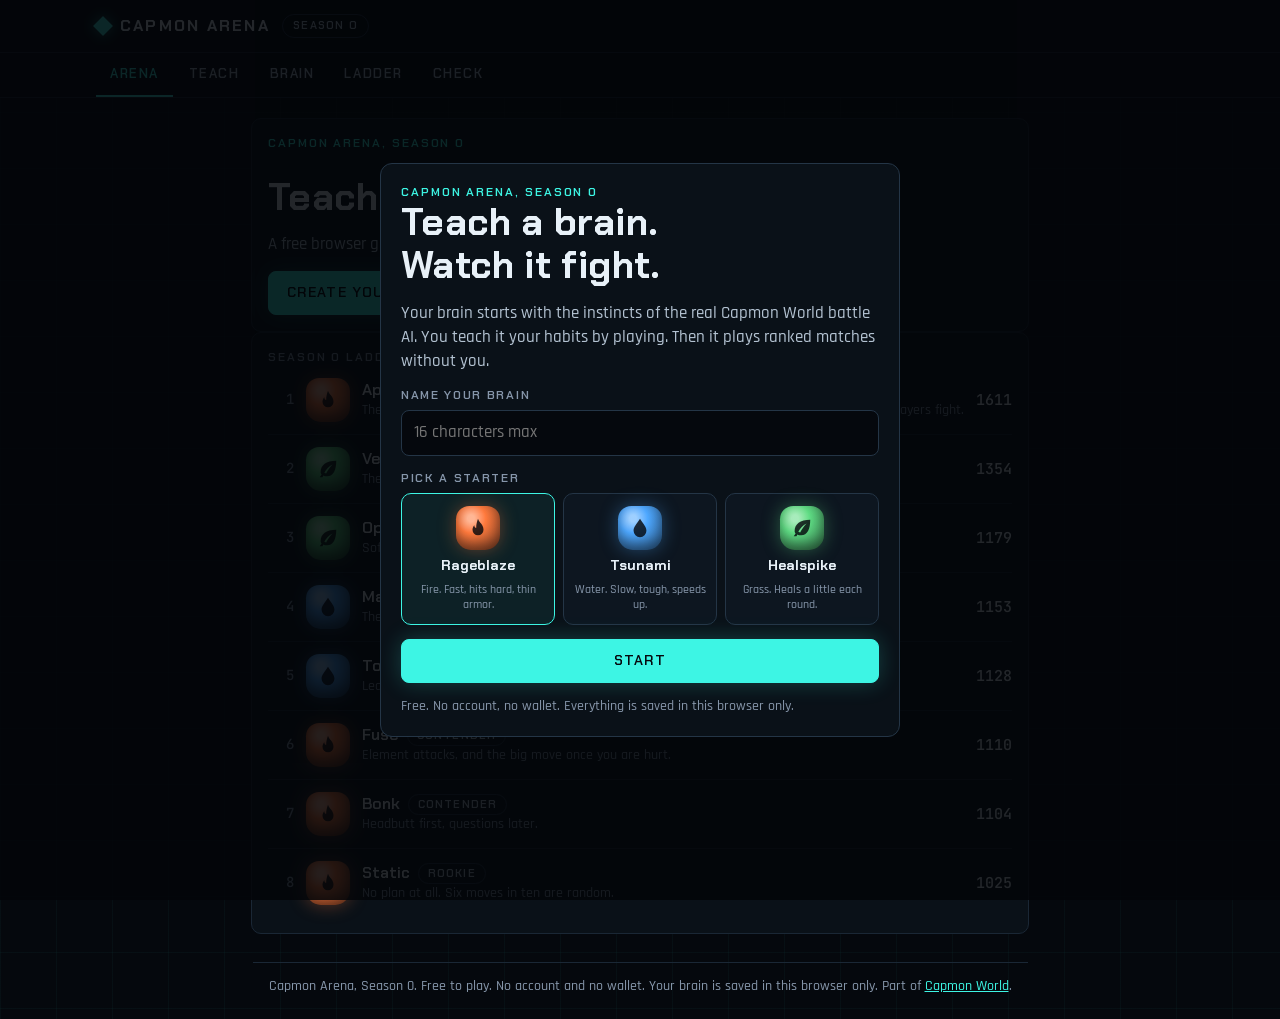
==== docs/index.html @ 24edc8c1 "Capmon Arena Season 0: engine, game flow, tests Real Capmon battle engine and the 58M-step policy ne" ====
<!doctype html>
<html lang="en">
<head>
<meta charset="utf-8">
<meta name="viewport" content="width=device-width, initial-scale=1, viewport-fit=cover">
<title>Capmon Arena</title>
<meta name="description" content="Teach a battle brain by playing, then watch it fight ranked matches on its own. Free, in your browser, on the real Capmon World engine.">
<meta name="theme-color" content="#05080d">
<meta name="robots" content="noindex">
<link rel="preconnect" href="https://fonts.googleapis.com">
<link rel="preconnect" href="https://fonts.gstatic.com" crossorigin>
<link rel="stylesheet" href="https://fonts.googleapis.com/css2?family=Chakra+Petch:wght@500;600;700&family=JetBrains+Mono:wght@400;500&family=Rajdhani:wght@500;600;700&display=swap">
<link rel="stylesheet" href="css/app.css">
</head>
<body>
<!--BODY-BEGIN-->
<div class="app">
  <header class="topbar"><div class="wrap topbar-inner">
    <button class="brand" data-act="nav" data-view="arena"><span class="brand-mark" aria-hidden="true"></span>CAPMON ARENA</button>
    <span class="season">Season 0</span>
  </div></header>
  <nav class="tabbar" id="tabbar" aria-label="Sections"><div class="wrap tabbar-inner">
    <button data-act="nav" data-view="arena">Arena</button>
    <button data-act="nav" data-view="teach">Teach</button>
    <button data-act="nav" data-view="brain">Brain</button>
    <button data-act="nav" data-view="ladder">Ladder</button>
    <button data-act="nav" data-view="check">Check</button>
  </div></nav>
  <main class="wrap" id="view"><div class="loading"><div class="spin"></div><div>Loading</div></div></main>
  <footer class="wrap foot">Capmon Arena, Season 0. Free to play. No account and no wallet. Your brain is saved in this browser only. Part of <a href="https://capmon.fun" target="_blank" rel="noopener">Capmon World</a>.</footer>
</div>
<div class="overlay" id="overlay" hidden></div>
<div class="toast" id="toast" role="status" aria-live="polite" hidden></div>
<!--BODY-END-->
<script src="js/engine.js"></script>
<script src="js/game.js"></script>
<script src="js/store.js"></script>
<script src="js/selfcheck.js"></script>
<script src="js/expected.js"></script>
<script src="js/app.js"></script>
</body>
</html>
---- docs/css/app.css ----
/* Layout concept: a broadcast desk. The battle stage is the hero, each brain's reasoning sits right under it, and everything else is a quiet console panel. One dark look, by brand (capmon.fun). */
:root {
  color-scheme: dark;
  --bg: #05080d;
  --panel: #0a1118;
  --panel-2: #0d1620;
  --line: #1a2735;
  --line-2: #243546;
  --row: #16212d;
  --fg: #e8f1f8;
  --fg-2: #b3c2d1;
  --fg-3: #8696aa;
  --accent: #3df5e4;
  --accent-ink: #05080d;
  --fire: #ff7a3d;
  --water: #4ea8ff;
  --grass: #5fdc84;
  --normal: #c9d3de;
  --gold: #ffd23d;
  --violet: #b48cff;
  --bad: #ff8a96;
  --good: #5fdc84;
  --grid: rgba(61, 245, 228, 0.03);
  --display: 'Chakra Petch', 'Segoe UI', system-ui, sans-serif;
  --ui: 'Rajdhani', 'Segoe UI', system-ui, sans-serif;
  --mono: 'JetBrains Mono', ui-monospace, SFMono-Regular, Menlo, Consolas, monospace;
  --tabbar-h: 58px;
}
* { box-sizing: border-box; }
html { background: var(--bg); }
body {
  margin: 0; background: var(--bg);
  background-image: linear-gradient(var(--grid) 1px, transparent 1px), linear-gradient(90deg, var(--grid) 1px, transparent 1px);
  background-size: 56px 56px;
  color: var(--fg); font-family: var(--ui); font-size: 17px; font-weight: 500; line-height: 1.4;
  -webkit-font-smoothing: antialiased; -webkit-text-size-adjust: 100%;
}
body::before { content: ""; position: fixed; inset: 0 0 auto; height: env(safe-area-inset-top, 0px); z-index: 50; background: var(--bg); }
[hidden] { display: none !important; }
button, input, select, textarea { font: inherit; color: inherit; }
button { cursor: pointer; -webkit-tap-highlight-color: transparent; }
:focus-visible { outline: 2px solid var(--accent); outline-offset: 2px; }
h1, h2, h3, p { margin: 0; }
h1, h2, h3 { font-family: var(--display); text-wrap: balance; letter-spacing: 0.01em; line-height: 1.15; }
h1 { font-size: clamp(26px, 5vw, 38px); font-weight: 700; }
h2 { font-size: 20px; font-weight: 600; }
h3 { font-size: 16px; font-weight: 600; }
a { color: var(--accent); }
.wrap { max-width: 1120px; margin-inline: auto; padding-left: max(16px, env(safe-area-inset-left, 0px)); padding-right: max(16px, env(safe-area-inset-right, 0px)); }
.tnum, .mono { font-variant-numeric: tabular-nums; }
.mono { font-family: var(--mono); font-size: 0.86em; }
.dim { color: var(--fg-3); }
.soft { color: var(--fg-2); }
.small { font-size: 14px; }
.eyebrow { font-family: var(--display); font-weight: 600; font-size: 12px; letter-spacing: 0.16em; text-transform: uppercase; color: var(--fg-3); }
.eyebrow.accent { color: var(--accent); }
.ellip { overflow: hidden; text-overflow: ellipsis; white-space: nowrap; min-width: 0; }
.stack { display: flex; flex-direction: column; gap: 14px; }
.stack.tight { gap: 8px; }
.row { display: flex; flex-wrap: wrap; align-items: center; gap: 10px; }
.row.between { justify-content: space-between; }
.grow { flex: 1 1 0; min-width: 0; }

/* shell */
.app { display: flex; flex-direction: column; min-height: 100%; }
.topbar { position: sticky; top: env(safe-area-inset-top, 0px); z-index: 40; background: rgba(5, 8, 13, 0.94); border-bottom: 1px solid var(--line); }
.topbar-inner { display: flex; align-items: center; gap: 12px; min-height: 52px; }
.brand { display: flex; align-items: center; gap: 10px; min-height: 44px; padding: 0; background: none; border: 0; color: var(--fg); font-family: var(--display); font-weight: 700; font-size: 16px; letter-spacing: 0.14em; }
.brand-mark { width: 14px; height: 14px; background: var(--accent); transform: rotate(45deg); box-shadow: 0 0 14px rgba(61, 245, 228, 0.6); }
.season { padding: 3px 10px; border: 1px solid var(--line-2); border-radius: 999px; font-family: var(--display); font-size: 11px; font-weight: 600; letter-spacing: 0.12em; text-transform: uppercase; color: var(--fg-2); }
.top-right { margin-left: auto; display: flex; align-items: center; gap: 8px; }
.tabbar { order: 1; display: flex; gap: 2px; border-bottom: 1px solid var(--line); background: var(--bg); }
.tabbar-inner { display: flex; gap: 2px; width: 100%; }
.tabbar button { min-height: 44px; padding: 0 14px; background: none; border: 0; border-bottom: 2px solid transparent; color: var(--fg-2); font-family: var(--display); font-weight: 600; font-size: 13px; letter-spacing: 0.12em; text-transform: uppercase; }
.tabbar button:hover { color: var(--fg); }
.tabbar button[aria-current="page"] { color: var(--accent); border-bottom-color: var(--accent); }
main { order: 2; flex: 1 0 auto; padding-block: 20px 28px; }
.foot { order: 3; padding-block: 14px 22px; border-top: 1px solid var(--line); color: var(--fg-3); font-size: 14px; }
@media (max-width: 720px) {
  .tabbar { position: fixed; inset: auto 0 0 0; z-index: 45; order: 9; border-bottom: 0; border-top: 1px solid var(--line); background: rgba(5, 8, 13, 0.97);
    padding-bottom: env(safe-area-inset-bottom, 0px); padding-left: max(4px, env(safe-area-inset-left, 0px)); padding-right: max(4px, env(safe-area-inset-right, 0px)); }
  .tabbar .wrap { padding: 0; }
  .tabbar button { flex: 1 1 0; min-height: var(--tabbar-h); padding: 0 2px; border-bottom: 0; border-top: 2px solid transparent; font-size: 12px; letter-spacing: 0.08em; }
  .tabbar button[aria-current="page"] { border-top-color: var(--accent); }
  .foot { padding-bottom: calc(var(--tabbar-h) + 26px); }
  main { padding-block: 14px 20px; }
}

/* panels and controls */
.panel { background: var(--panel); border: 1px solid var(--line); border-radius: 10px; padding: 16px; }
.panel.flat { background: none; border-style: dashed; }
.panel > .eyebrow:first-child { margin-bottom: 10px; display: block; }
.cols { display: grid; gap: 16px; grid-template-columns: minmax(0, 1fr); }
@media (min-width: 900px) { .cols.two { grid-template-columns: minmax(0, 1.25fr) minmax(0, 1fr); align-items: start; } .cols.even { grid-template-columns: minmax(0, 1fr) minmax(0, 1fr); align-items: start; } }
.btn { display: inline-flex; align-items: center; justify-content: center; gap: 8px; min-height: 44px; padding: 0 18px; border-radius: 8px; border: 1px solid var(--line-2); background: var(--panel-2); color: var(--fg); font-family: var(--display); font-weight: 600; font-size: 14px; letter-spacing: 0.08em; text-transform: uppercase; text-decoration: none; }
.btn:hover { border-color: var(--fg-3); }
.btn.primary { background: var(--accent); border-color: var(--accent); color: var(--accent-ink); box-shadow: 0 0 22px rgba(61, 245, 228, 0.22); }
.btn.primary:hover { filter: brightness(1.08); }
.btn.ghost { background: none; }
.btn.small { min-height: 36px; padding: 0 12px; font-size: 12px; }
.btn.wide { width: 100%; }
.btn[disabled] { opacity: 0.45; cursor: default; box-shadow: none; }
.chip { display: inline-flex; align-items: center; gap: 6px; padding: 2px 9px; border-radius: 999px; border: 1px solid var(--line-2); font-family: var(--display); font-size: 11px; font-weight: 600; letter-spacing: 0.1em; text-transform: uppercase; color: var(--fg-2); white-space: nowrap; }
.chip.win { color: var(--good); border-color: rgba(95, 220, 132, 0.5); }
.chip.loss { color: var(--bad); border-color: rgba(255, 138, 150, 0.45); }
.chip.accent { color: var(--accent); border-color: rgba(61, 245, 228, 0.5); }
.chip.gold { color: var(--gold); border-color: rgba(255, 210, 61, 0.5); }
.chip.src-MODEL { color: var(--fg-2); }
.chip.src-HABIT { color: var(--accent); border-color: rgba(61, 245, 228, 0.5); }
.chip.src-RANDOM { color: var(--violet); border-color: rgba(180, 140, 255, 0.5); }
.chip.src-MCTS, .chip.src-RULE { color: var(--gold); border-color: rgba(255, 210, 61, 0.45); }
.chip.src-HUMAN { color: var(--fg); border-color: var(--fg-3); }
.seg { display: inline-flex; flex-wrap: wrap; gap: 6px; }
.seg button { min-height: 40px; padding: 0 12px; border-radius: 8px; border: 1px solid var(--line-2); background: none; color: var(--fg-2); font-family: var(--display); font-weight: 600; font-size: 13px; letter-spacing: 0.06em; }
.seg button[aria-pressed="true"] { border-color: var(--accent); color: var(--accent); background: rgba(61, 245, 228, 0.07); }
.field { display: flex; flex-direction: column; gap: 6px; }
.field label { font-family: var(--display); font-size: 12px; font-weight: 600; letter-spacing: 0.14em; text-transform: uppercase; color: var(--fg-3); }
.input { width: 100%; min-height: 46px; padding: 0 12px; border-radius: 8px; border: 1px solid var(--line-2); background: var(--bg); color: var(--fg); font-size: 17px; }
textarea.input { padding: 10px 12px; min-height: 84px; font-family: var(--mono); font-size: 13px; line-height: 1.4; resize: vertical; word-break: break-all; }
.note { padding: 10px 12px; border-left: 2px solid var(--line-2); color: var(--fg-2); font-size: 15px; }
.note.accent { border-left-color: var(--accent); }
.note.bad { border-left-color: var(--bad); color: var(--bad); }
.note.good { border-left-color: var(--good); }

/* creature emblem (stand-in until the sprite pass) */
.crea { --c: var(--normal); position: relative; flex: none; width: 44px; aspect-ratio: 1; border-radius: 30% 30% 34% 34%; background: radial-gradient(circle at 34% 28%, color-mix(in srgb, var(--c) 55%, #fff) 0 8%, var(--c) 34%, color-mix(in srgb, var(--c) 45%, #05080d) 100%); box-shadow: inset 0 -6px 12px rgba(0, 0, 0, 0.35), 0 0 18px color-mix(in srgb, var(--c) 35%, transparent); }
.crea::after { content: ""; position: absolute; inset: 24%; background: rgba(5, 8, 13, 0.82); -webkit-mask: var(--glyph) center / contain no-repeat; mask: var(--glyph) center / contain no-repeat; }
.crea[data-species="Rageblaze"] { --c: var(--fire); --glyph: url("data:image/svg+xml,%3Csvg xmlns='http://www.w3.org/2000/svg' viewBox='0 0 24 24'%3E%3Cpath d='M12 2c1 4 6 6 6 12a6 6 0 0 1-12 0c0-2 1-4 2-5 0 2 1 3 2 3 0-4 1-7 2-10z'/%3E%3C/svg%3E"); }
.crea[data-species="Tsunami"] { --c: var(--water); --glyph: url("data:image/svg+xml,%3Csvg xmlns='http://www.w3.org/2000/svg' viewBox='0 0 24 24'%3E%3Cpath d='M12 2c4 6 7 9 7 13a7 7 0 0 1-14 0c0-4 3-7 7-13z'/%3E%3C/svg%3E"); }
.crea[data-species="Healspike"] { --c: var(--grass); --glyph: url("data:image/svg+xml,%3Csvg xmlns='http://www.w3.org/2000/svg' viewBox='0 0 24 24'%3E%3Cpath d='M21 3C10 3 4 8 4 15c0 1 0 2 1 3l-2 3h3l1-2c1 1 3 1 4 1 7 0 10-7 10-17zM8 16c2-4 5-7 9-9-3 3-5 6-7 10z'/%3E%3C/svg%3E"); }
.crea.big { width: 72px; }
.t-Rageblaze { color: var(--fire); } .t-Tsunami { color: var(--water); } .t-Healspike { color: var(--grass); }

/* brain card and stats */
.who { display: flex; align-items: center; gap: 12px; min-width: 0; }
.who .name { font-family: var(--display); font-weight: 700; font-size: 20px; }
.stats { display: grid; grid-template-columns: repeat(auto-fit, minmax(118px, 1fr)); gap: 10px; }
.stat { padding: 10px 12px; border-radius: 8px; background: var(--row); min-width: 0; }
.stat b { display: block; font-family: var(--display); font-size: 22px; font-weight: 700; font-variant-numeric: tabular-nums; line-height: 1.1; }
.stat span { font-size: 13px; color: var(--fg-3); letter-spacing: 0.04em; }
.meter { height: 6px; border-radius: 3px; background: var(--row); overflow: hidden; }
.meter i { display: block; height: 100%; background: var(--accent); border-radius: 3px; }

/* match rows and lists */
.list { display: flex; flex-direction: column; }
.item { display: flex; align-items: center; gap: 12px; padding: 12px 0; border-top: 1px solid var(--line); min-width: 0; }
.item:first-child { border-top: 0; padding-top: 2px; }
.item .meta { flex: 1 1 0; min-width: 0; }
.item .meta .t { font-family: var(--display); font-weight: 600; font-size: 16px; display: flex; align-items: center; gap: 8px; flex-wrap: wrap; }
.item .meta .s { font-size: 14px; color: var(--fg-3); }
.item .act { flex: none; display: flex; align-items: center; gap: 8px; }
.item.me { background: rgba(61, 245, 228, 0.05); margin-inline: -16px; padding-inline: 16px; border-top-color: rgba(61, 245, 228, 0.35); box-shadow: inset 2px 0 0 var(--accent); }
.rank { flex: none; width: 26px; font-family: var(--mono); font-size: 14px; color: var(--fg-3); text-align: right; }
.rating { font-family: var(--mono); font-size: 15px; font-variant-numeric: tabular-nums; }

/* stage */
.stage { position: relative; overflow: hidden; border-radius: 10px; border: 1px solid var(--line); background: radial-gradient(ellipse at 50% 108%, #12303a 0, #0a1820 46%, #070d14 100%); aspect-ratio: 16 / 9; max-height: 440px; width: 100%; max-width: 100%; }
@media (max-width: 560px) { .stage { aspect-ratio: 4 / 3; } }
.stage::before { content: ""; position: absolute; inset: auto 6% 4% 6%; height: 20%; border-radius: 50%; background: radial-gradient(ellipse, rgba(61, 245, 228, 0.13), transparent 70%); }
.stage-top { position: absolute; inset: 10px 10px auto 10px; display: flex; gap: 10px; align-items: flex-start; justify-content: space-between; z-index: 3; }
.hud { flex: 1 1 0; min-width: 0; max-width: 46%; padding: 8px 10px; border-radius: 8px; background: rgba(5, 8, 13, 0.78); border: 1px solid var(--line); }
.hud.right { text-align: right; }
.hud .n { font-family: var(--display); font-weight: 700; font-size: 14px; letter-spacing: 0.04em; }
.hp { margin-top: 5px; height: 9px; border-radius: 5px; background: #1b2633; overflow: hidden; }
.hp i { display: block; height: 100%; width: 100%; border-radius: 5px; background: var(--good); transition: width 0.35s ease, background-color 0.35s ease; }
.hud.right .hp i { margin-left: auto; }
.hp.mid i { background: var(--gold); } .hp.low i { background: var(--bad); }
.hud .v { margin-top: 4px; display: flex; gap: 8px; flex-wrap: wrap; font-family: var(--mono); font-size: 12px; color: var(--fg-2); font-variant-numeric: tabular-nums; }
.hud.right .v { justify-content: flex-end; }
.hud .v .down { color: var(--bad); } .hud .v .up { color: var(--good); }
.roundchip { position: absolute; left: 50%; top: 10px; transform: translateX(-50%); z-index: 4; padding: 3px 10px; border-radius: 999px; background: rgba(5, 8, 13, 0.85); border: 1px solid var(--line-2); font-family: var(--display); font-size: 11px; font-weight: 600; letter-spacing: 0.12em; text-transform: uppercase; color: var(--fg-2); white-space: nowrap; }
.fighter { position: absolute; bottom: 9%; width: 26%; max-width: 150px; display: flex; justify-content: center; transition: transform 0.18s ease-out, opacity 0.5s ease, filter 0.5s ease; z-index: 2; }
.fighter.left { left: 13%; } .fighter.right { right: 13%; }
.fighter .crea { width: 100%; }
.fighter.lunge.left { transform: translateX(42%) scale(1.06); } .fighter.lunge.right { transform: translateX(-42%) scale(1.06); }
.fighter.hit { animation: shake 0.32s linear; }
.fighter.cast { animation: pulse 0.4s ease; }
.fighter.down { opacity: 0.25; filter: grayscale(1); transform: translateY(14%) rotate(-8deg); }
.fighter.right.down { transform: translateY(14%) rotate(8deg); }
@keyframes shake { 20% { transform: translateX(-7%); } 40% { transform: translateX(7%); } 60% { transform: translateX(-5%); } 80% { transform: translateX(4%); } }
@keyframes pulse { 50% { transform: scale(1.12); filter: brightness(1.4); } }
.pop { position: absolute; bottom: 52%; z-index: 5; font-family: var(--display); font-weight: 700; font-size: clamp(18px, 4.6vw, 28px); text-shadow: 0 2px 0 #05080d, 0 0 12px rgba(0, 0, 0, 0.8); animation: rise 0.9s ease-out forwards; pointer-events: none; white-space: nowrap; }
.pop.left { left: 16%; } .pop.right { right: 16%; }
.pop.dmg { color: var(--fg); } .pop.crit { color: var(--gold); } .pop.debuff { color: var(--bad); font-size: clamp(14px, 3.4vw, 19px); } .pop.buff { color: var(--good); font-size: clamp(13px, 3.2vw, 17px); }
@keyframes rise { from { transform: translateY(10px); opacity: 0; } 18% { opacity: 1; } to { transform: translateY(-34px); opacity: 0; } }
.callout { margin-top: 8px; min-height: 44px; display: flex; align-items: center; justify-content: center; gap: 4px 8px; flex-wrap: wrap; padding: 6px 10px; border-radius: 8px; background: var(--panel); border: 1px solid var(--line); font-family: var(--display); font-weight: 600; font-size: 15px; text-align: center; }
.callout:empty { visibility: hidden; }
.banner { position: absolute; inset: 0; z-index: 6; display: flex; flex-direction: column; align-items: center; justify-content: center; gap: 6px; background: rgba(5, 8, 13, 0.72); text-align: center; padding: 16px; }
.banner b { font-family: var(--display); font-size: clamp(22px, 6vw, 34px); font-weight: 700; letter-spacing: 0.04em; }
.controls { display: flex; flex-wrap: wrap; align-items: center; gap: 8px; }
.dots { display: inline-flex; gap: 6px; align-items: center; }
.dots i { width: 12px; height: 12px; border-radius: 50%; border: 1px solid var(--line-2); background: none; }
.dots i.A { background: var(--accent); border-color: var(--accent); } .dots i.B { background: var(--bad); border-color: var(--bad); } .dots i.now { border-color: var(--fg); }

/* moves */
.moves { display: grid; grid-template-columns: repeat(2, minmax(0, 1fr)); gap: 8px; }
.move { display: flex; flex-direction: column; align-items: flex-start; gap: 2px; min-height: 64px; padding: 9px 12px; border-radius: 8px; border: 1px solid var(--line-2); background: var(--panel-2); text-align: left; border-left: 3px solid var(--mc, var(--normal)); }
.move:hover:not([disabled]) { border-color: var(--fg-3); border-left-color: var(--mc, var(--normal)); }
.move b { font-family: var(--display); font-size: 16px; font-weight: 700; }
.move span { font-size: 13px; color: var(--fg-3); line-height: 1.25; }
.move[disabled] { opacity: 0.4; cursor: default; }
.mc-Fire { --mc: var(--fire); } .mc-Water { --mc: var(--water); } .mc-Grass { --mc: var(--grass); } .mc-Normal { --mc: var(--normal); }

/* why panel */
.why { display: grid; gap: 12px; grid-template-columns: minmax(0, 1fr); }
@media (min-width: 620px) { .why { grid-template-columns: minmax(0, 1fr) minmax(0, 1fr); } }
.why-side { padding: 12px; border-radius: 8px; background: var(--row); min-width: 0; }
.why-side .h { display: flex; align-items: center; gap: 8px; flex-wrap: wrap; margin-bottom: 8px; font-family: var(--display); font-weight: 600; }
.why-side ol { margin: 0; padding: 0; list-style: none; display: flex; flex-direction: column; gap: 5px; font-size: 15px; color: var(--fg-2); }
.why-side ol b { color: var(--fg); font-weight: 600; }
.why-side li.on { color: var(--fg); }
.bars { display: grid; grid-template-columns: auto minmax(0, 1fr) auto; gap: 3px 8px; align-items: center; margin-top: 8px; font-size: 13px; color: var(--fg-3); }
.bars .bar { height: 5px; border-radius: 3px; background: #0b131b; overflow: hidden; }
.bars .bar i { display: block; height: 100%; background: var(--fg-3); border-radius: 3px; }
.bars .pick { color: var(--fg); } .bars .pick + .bar i { background: var(--accent); }
.log { max-height: 190px; overflow-y: auto; font-size: 14px; color: var(--fg-2); display: flex; flex-direction: column; gap: 3px; }
.log b { color: var(--fg); font-weight: 600; }

/* brain grid */
.grid-wrap { overflow-x: auto; }
.bgrid { display: grid; grid-template-columns: 46px repeat(9, minmax(0, 1fr)); gap: 3px; align-items: center; }
.bgrid .hd { font-size: 11px; color: var(--fg-3); text-align: center; line-height: 1.15; letter-spacing: 0.02em; }
.bgrid .rh { font-size: 11px; color: var(--fg-3); text-align: right; padding-right: 3px; white-space: nowrap; }
.bgrid .gh { grid-column: span 3; font-size: 11px; color: var(--fg-3); text-align: center; border-bottom: 1px solid var(--line-2); padding-bottom: 2px; }
.cell { position: relative; aspect-ratio: 1; width: 100%; border-radius: 5px; border: 1px solid var(--line); background: var(--row); padding: 0; }
.cell.taught { background: color-mix(in srgb, var(--mc) calc(var(--a) * 100%), var(--row)); }
.cell.covered { border-color: var(--fg-3); }
.cell.habit::after { content: ""; position: absolute; inset: 32%; border-radius: 50%; background: var(--fg); }
.cell[aria-pressed="true"] { outline: 2px solid var(--accent); outline-offset: 1px; }
.legend { display: flex; flex-wrap: wrap; gap: 6px 14px; font-size: 13px; color: var(--fg-3); }
.legend i { display: inline-block; width: 11px; height: 11px; border-radius: 3px; margin-right: 5px; vertical-align: -1px; background: var(--mc); }

/* overlay, toast */
.overlay { position: fixed; inset: 0; z-index: 60; display: flex; align-items: flex-start; justify-content: center; overflow-y: auto; background: rgba(3, 5, 9, 0.86); padding: calc(20px + env(safe-area-inset-top, 0px)) max(16px, env(safe-area-inset-right, 0px)) calc(20px + env(safe-area-inset-bottom, 0px)) max(16px, env(safe-area-inset-left, 0px)); }
.sheet { width: 100%; max-width: 520px; margin-block: auto; background: var(--panel); border: 1px solid var(--line-2); border-radius: 12px; padding: 20px; }
.starters { display: grid; grid-template-columns: repeat(3, minmax(0, 1fr)); gap: 8px; }
.starter { display: flex; flex-direction: column; align-items: center; gap: 6px; padding: 12px 6px; border-radius: 10px; border: 1px solid var(--line-2); background: var(--panel-2); text-align: center; min-width: 0; }
.starter b { font-family: var(--display); font-size: 14px; }
.starter span { font-size: 12px; color: var(--fg-3); line-height: 1.25; }
.starter[aria-pressed="true"] { border-color: var(--accent); background: rgba(61, 245, 228, 0.07); }
.toast { position: fixed; left: 50%; bottom: calc(var(--tabbar-h) + 22px + env(safe-area-inset-bottom, 0px)); transform: translateX(-50%); z-index: 70; max-width: min(92vw, 460px); padding: 10px 16px; border-radius: 8px; background: var(--fg); color: var(--accent-ink); font-weight: 600; font-size: 15px; text-align: center; box-shadow: 0 8px 30px rgba(0, 0, 0, 0.5); }
.loading { display: flex; flex-direction: column; align-items: center; gap: 12px; padding: 60px 0; color: var(--fg-2); text-align: center; }
.spin { width: 26px; height: 26px; border-radius: 50%; border: 3px solid var(--line-2); border-top-color: var(--accent); animation: spin 0.8s linear infinite; }
@keyframes spin { to { transform: rotate(360deg); } }
.result { text-align: center; display: flex; flex-direction: column; align-items: center; gap: 10px; }
.result .score { font-family: var(--display); font-size: clamp(40px, 12vw, 64px); font-weight: 700; line-height: 1; letter-spacing: 0.04em; font-variant-numeric: tabular-nums; }
.result .score.win { color: var(--accent); } .result .score.loss { color: var(--bad); }
@media (prefers-reduced-motion: reduce) { .fighter, .hp i { transition: none; } .fighter.hit, .fighter.cast, .spin { animation: none; } .pop { animation-duration: 0.01s; animation-fill-mode: none; opacity: 0; } }
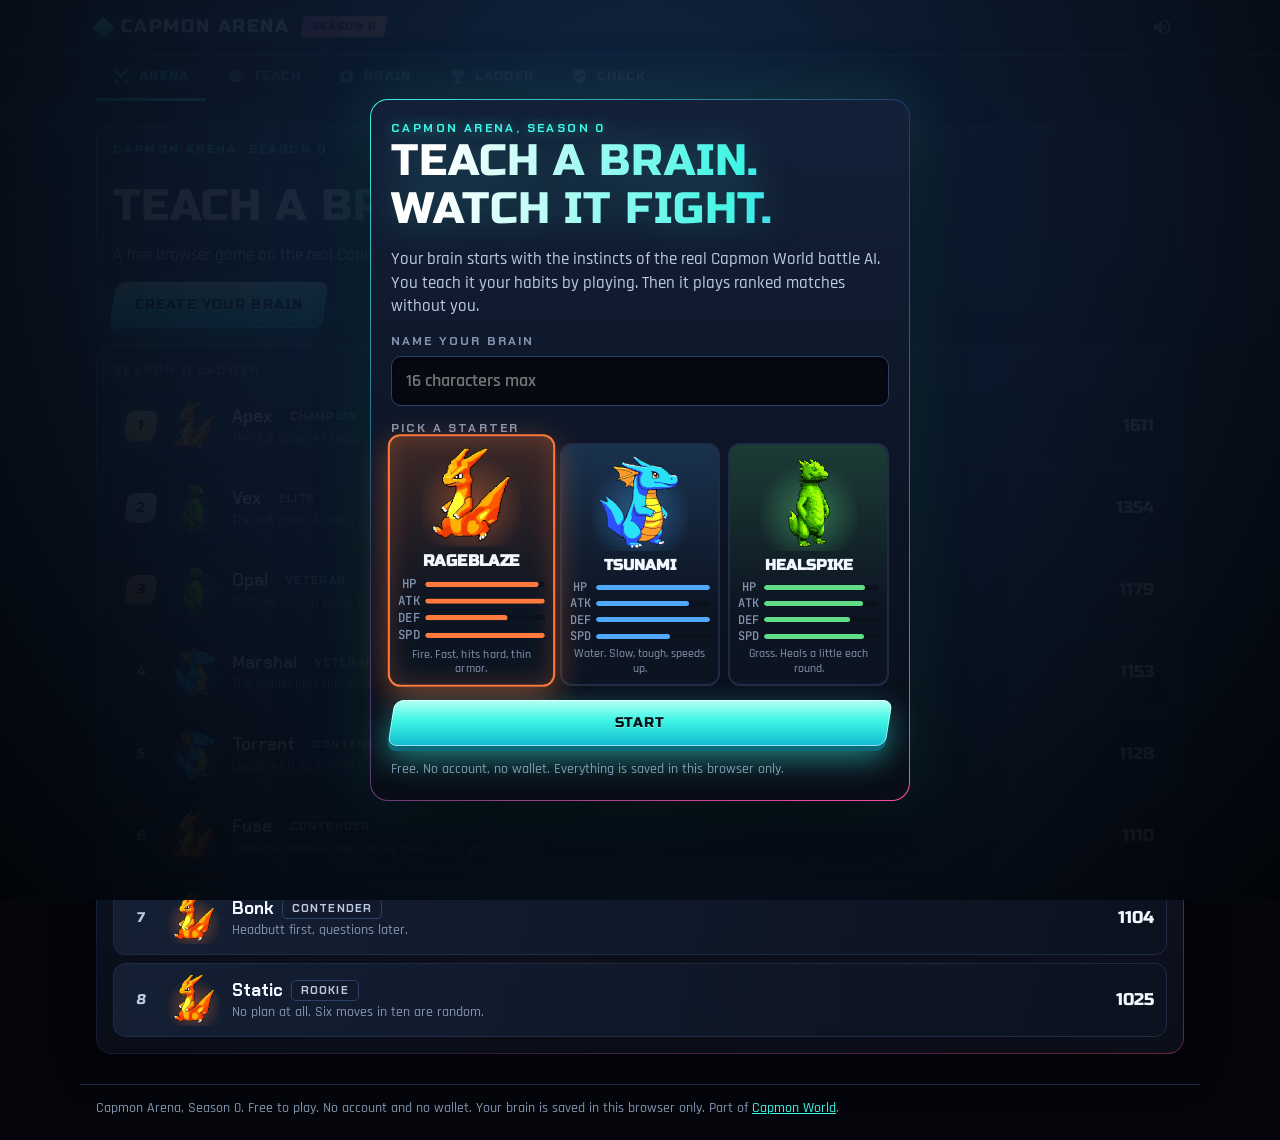
==== commit 0c216d31: "Game-feel pass: effects, fighting-game HUD, VS intro, sound, restyled menus Canvas particle effects " ====
--- a/docs/index.html
+++ b/docs/index.html
@@ -9,7 +9,7 @@
 <meta name="robots" content="noindex">
 <link rel="preconnect" href="https://fonts.googleapis.com">
 <link rel="preconnect" href="https://fonts.gstatic.com" crossorigin>
-<link rel="stylesheet" href="https://fonts.googleapis.com/css2?family=Chakra+Petch:wght@500;600;700&family=JetBrains+Mono:wght@400;500&family=Rajdhani:wght@500;600;700&display=swap">
+<link rel="stylesheet" href="https://fonts.googleapis.com/css2?family=Chakra+Petch:wght@500;600;700&family=JetBrains+Mono:wght@400;500&family=Rajdhani:wght@500;600;700&family=Russo+One&display=swap">
 <link rel="stylesheet" href="css/app.css">
 </head>
 <body>
@@ -18,15 +18,16 @@
   <header class="topbar"><div class="wrap topbar-inner">
     <button class="brand" data-act="nav" data-view="arena"><span class="brand-mark" aria-hidden="true"></span>CAPMON ARENA</button>
     <span class="season">Season 0</span>
+    <div class="top-right"><button class="iconbtn" data-act="sound" id="sound-btn" aria-label="Sound"></button></div>
   </div></header>
   <nav class="tabbar" id="tabbar" aria-label="Sections"><div class="wrap tabbar-inner">
-    <button data-act="nav" data-view="arena">Arena</button>
-    <button data-act="nav" data-view="teach">Teach</button>
-    <button data-act="nav" data-view="brain">Brain</button>
-    <button data-act="nav" data-view="ladder">Ladder</button>
-    <button data-act="nav" data-view="check">Check</button>
+    <button data-act="nav" data-view="arena"><svg viewBox="0 0 24 24" aria-hidden="true"><path d="M4 3l9 9-2 2-9-9V3h2zm16 0v2l-9 9-2-2 9-9h2zM6 15l3 3-3 3-3-3 3-3zm12 0l3 3-3 3-3-3 3-3z"/></svg><span>Arena</span></button>
+    <button data-act="nav" data-view="teach"><svg viewBox="0 0 24 24" aria-hidden="true"><path d="M12 3L1 9l11 6 9-4.9V17h2V9L12 3zm-7 9.2V16c0 1.7 3.1 3 7 3s7-1.3 7-3v-3.8l-7 3.8-7-3.8z"/></svg><span>Teach</span></button>
+    <button data-act="nav" data-view="brain"><svg viewBox="0 0 24 24" aria-hidden="true"><path d="M9 3h6v2h2a2 2 0 012 2v2h2v6h-2v2a2 2 0 01-2 2h-2v2H9v-2H7a2 2 0 01-2-2v-2H3V9h2V7a2 2 0 012-2h2V3zm0 6v6h6V9H9z"/></svg><span>Brain</span></button>
+    <button data-act="nav" data-view="ladder"><svg viewBox="0 0 24 24" aria-hidden="true"><path d="M7 3h10v2h3v3a4 4 0 01-4 4h-.4A5 5 0 0113 14.9V18h3v3H8v-3h3v-3.1A5 5 0 018.4 12H8a4 4 0 01-4-4V5h3V3zM7 7H6v1a2 2 0 001 1.7V7zm10 0v2.7A2 2 0 0018 8V7h-1z"/></svg><span>Ladder</span></button>
+    <button data-act="nav" data-view="check"><svg viewBox="0 0 24 24" aria-hidden="true"><path d="M12 2l8 3v6c0 5-3.4 9.3-8 11-4.6-1.7-8-6-8-11V5l8-3zm-1.2 13.6l6-6-1.4-1.4-4.6 4.6-2-2-1.4 1.4 3.4 3.4z"/></svg><span>Check</span></button>
   </div></nav>
-  <main class="wrap" id="view"><div class="loading"><div class="spin"></div><div>Loading</div></div></main>
+  <main class="wrap" id="view"><div class="loading"><div class="logo">Capmon<br>Arena</div><div class="loadbar"><i></i></div><div class="dim">Loading</div></div></main>
   <footer class="wrap foot">Capmon Arena, Season 0. Free to play. No account and no wallet. Your brain is saved in this browser only. Part of <a href="https://capmon.fun" target="_blank" rel="noopener">Capmon World</a>.</footer>
 </div>
 <div class="overlay" id="overlay" hidden></div>
@@ -37,6 +38,7 @@
 <script src="js/store.js"></script>
 <script src="js/selfcheck.js"></script>
 <script src="js/expected.js"></script>
+<script src="js/fx.js"></script>
 <script src="js/app.js"></script>
 </body>
 </html>
--- a/docs/css/app.css
+++ b/docs/css/app.css
@@ -1,248 +1,344 @@
-/* Layout concept: a broadcast desk. The battle stage is the hero, each brain's reasoning sits right under it, and everything else is a quiet console panel. One dark look, by brand (capmon.fun). */
+/* Layout concept: arcade fight night. The battle stage is the show, with a fighting-game HUD on top of it; menus are neon console panels around it. One dark look, by brand (capmon.fun cyan on near-black), pushed loud. */
 :root {
   color-scheme: dark;
-  --bg: #05080d;
-  --panel: #0a1118;
-  --panel-2: #0d1620;
-  --line: #1a2735;
-  --line-2: #243546;
-  --row: #16212d;
-  --fg: #e8f1f8;
-  --fg-2: #b3c2d1;
-  --fg-3: #8696aa;
+  --bg: #04060c;
+  --panel: #0c1422;
+  --panel-2: #121d30;
+  --line: #1d2c44;
+  --line-2: #2c4268;
+  --row: #131f33;
+  --fg: #f2f7ff;
+  --fg-2: #bccadf;
+  --fg-3: #8394ae;
   --accent: #3df5e4;
-  --accent-ink: #05080d;
+  --accent-2: #4d7dff;
+  --hot: #ff4fa3;
+  --accent-ink: #03141a;
   --fire: #ff7a3d;
   --water: #4ea8ff;
   --grass: #5fdc84;
-  --normal: #c9d3de;
+  --normal: #d6deea;
   --gold: #ffd23d;
   --violet: #b48cff;
-  --bad: #ff8a96;
+  --bad: #ff6b81;
   --good: #5fdc84;
-  --grid: rgba(61, 245, 228, 0.03);
+  --impact: 'Russo One', 'Chakra Petch', 'Segoe UI', system-ui, sans-serif;
   --display: 'Chakra Petch', 'Segoe UI', system-ui, sans-serif;
   --ui: 'Rajdhani', 'Segoe UI', system-ui, sans-serif;
   --mono: 'JetBrains Mono', ui-monospace, SFMono-Regular, Menlo, Consolas, monospace;
-  --tabbar-h: 58px;
+  --tabbar-h: 62px;
 }
 * { box-sizing: border-box; }
 html { background: var(--bg); }
 body {
-  margin: 0; background: var(--bg);
-  background-image: linear-gradient(var(--grid) 1px, transparent 1px), linear-gradient(90deg, var(--grid) 1px, transparent 1px);
-  background-size: 56px 56px;
-  color: var(--fg); font-family: var(--ui); font-size: 17px; font-weight: 500; line-height: 1.4;
+  margin: 0; color: var(--fg); font-family: var(--ui); font-size: 17px; font-weight: 500; line-height: 1.4;
+  background-color: var(--bg);
+  background-image: radial-gradient(900px 520px at 12% -8%, rgba(61, 245, 228, 0.16), transparent 62%), radial-gradient(820px 560px at 104% 18%, rgba(255, 79, 163, 0.13), transparent 60%), radial-gradient(900px 700px at 50% 118%, rgba(77, 125, 255, 0.2), transparent 62%), linear-gradient(rgba(61, 245, 228, 0.035) 1px, transparent 1px), linear-gradient(90deg, rgba(61, 245, 228, 0.035) 1px, transparent 1px);
+  background-size: auto, auto, auto, 48px 48px, 48px 48px; background-attachment: fixed;
   -webkit-font-smoothing: antialiased; -webkit-text-size-adjust: 100%;
 }
 body::before { content: ""; position: fixed; inset: 0 0 auto; height: env(safe-area-inset-top, 0px); z-index: 50; background: var(--bg); }
 [hidden] { display: none !important; }
 button, input, select, textarea { font: inherit; color: inherit; }
 button { cursor: pointer; -webkit-tap-highlight-color: transparent; }
-:focus-visible { outline: 2px solid var(--accent); outline-offset: 2px; }
+:focus-visible { outline: 2px solid var(--accent); outline-offset: 3px; }
 h1, h2, h3, p { margin: 0; }
-h1, h2, h3 { font-family: var(--display); text-wrap: balance; letter-spacing: 0.01em; line-height: 1.15; }
-h1 { font-size: clamp(26px, 5vw, 38px); font-weight: 700; }
-h2 { font-size: 20px; font-weight: 600; }
-h3 { font-size: 16px; font-weight: 600; }
+h1, h2, h3 { text-wrap: balance; line-height: 1.1; }
+h1 { font-family: var(--impact); font-weight: 400; font-size: clamp(28px, 6vw, 44px); text-transform: uppercase; letter-spacing: 0.02em; background: linear-gradient(92deg, #ffffff 10%, var(--accent) 70%, var(--accent-2)); -webkit-background-clip: text; background-clip: text; color: transparent; filter: drop-shadow(0 0 18px rgba(61, 245, 228, 0.25)); }
+h2 { font-family: var(--impact); font-weight: 400; font-size: 21px; text-transform: uppercase; letter-spacing: 0.03em; }
+h3 { font-family: var(--display); font-size: 16px; font-weight: 700; }
 a { color: var(--accent); }
-.wrap { max-width: 1120px; margin-inline: auto; padding-left: max(16px, env(safe-area-inset-left, 0px)); padding-right: max(16px, env(safe-area-inset-right, 0px)); }
+.wrap { width: 100%; max-width: 1120px; margin-inline: auto; padding-left: max(16px, env(safe-area-inset-left, 0px)); padding-right: max(16px, env(safe-area-inset-right, 0px)); }
 .tnum, .mono { font-variant-numeric: tabular-nums; }
 .mono { font-family: var(--mono); font-size: 0.86em; }
-.dim { color: var(--fg-3); }
-.soft { color: var(--fg-2); }
-.small { font-size: 14px; }
-.eyebrow { font-family: var(--display); font-weight: 600; font-size: 12px; letter-spacing: 0.16em; text-transform: uppercase; color: var(--fg-3); }
-.eyebrow.accent { color: var(--accent); }
+.dim { color: var(--fg-3); } .soft { color: var(--fg-2); } .small { font-size: 14px; }
+.eyebrow { font-family: var(--display); font-weight: 700; font-size: 12px; letter-spacing: 0.2em; text-transform: uppercase; color: var(--fg-3); }
+.eyebrow.accent { color: var(--accent); text-shadow: 0 0 12px rgba(61, 245, 228, 0.55); }
 .ellip { overflow: hidden; text-overflow: ellipsis; white-space: nowrap; min-width: 0; }
-.stack { display: flex; flex-direction: column; gap: 14px; }
-.stack.tight { gap: 8px; }
-.row { display: flex; flex-wrap: wrap; align-items: center; gap: 10px; }
-.row.between { justify-content: space-between; }
+.stack { display: flex; flex-direction: column; gap: 14px; } .stack.tight { gap: 8px; }
+.row { display: flex; flex-wrap: wrap; align-items: center; gap: 10px; } .row.between { justify-content: space-between; }
 .grow { flex: 1 1 0; min-width: 0; }
 
 /* shell */
 .app { display: flex; flex-direction: column; min-height: 100%; }
-.topbar { position: sticky; top: env(safe-area-inset-top, 0px); z-index: 40; background: rgba(5, 8, 13, 0.94); border-bottom: 1px solid var(--line); }
-.topbar-inner { display: flex; align-items: center; gap: 12px; min-height: 52px; }
-.brand { display: flex; align-items: center; gap: 10px; min-height: 44px; padding: 0; background: none; border: 0; color: var(--fg); font-family: var(--display); font-weight: 700; font-size: 16px; letter-spacing: 0.14em; }
-.brand-mark { width: 14px; height: 14px; background: var(--accent); transform: rotate(45deg); box-shadow: 0 0 14px rgba(61, 245, 228, 0.6); }
-.season { padding: 3px 10px; border: 1px solid var(--line-2); border-radius: 999px; font-family: var(--display); font-size: 11px; font-weight: 600; letter-spacing: 0.12em; text-transform: uppercase; color: var(--fg-2); }
+.topbar { position: sticky; top: env(safe-area-inset-top, 0px); z-index: 40; background: linear-gradient(180deg, rgba(4, 6, 12, 0.97), rgba(4, 6, 12, 0.86)); border-bottom: 1px solid var(--line); box-shadow: 0 1px 0 rgba(61, 245, 228, 0.25), 0 10px 30px rgba(0, 0, 0, 0.5); }
+.topbar-inner { display: flex; align-items: center; gap: 12px; min-height: 54px; }
+.brand { display: flex; align-items: center; gap: 10px; min-height: 44px; padding: 0; background: none; border: 0; color: var(--fg); font-family: var(--impact); font-size: 18px; letter-spacing: 0.1em; text-shadow: 0 0 16px rgba(61, 245, 228, 0.5); }
+.brand-mark { width: 15px; height: 15px; background: linear-gradient(135deg, #b9fff8, var(--accent) 55%, var(--accent-2)); transform: rotate(45deg); box-shadow: 0 0 16px rgba(61, 245, 228, 0.9); animation: mark 2.6s ease-in-out infinite; }
+@keyframes mark { 50% { transform: rotate(45deg) scale(1.22); box-shadow: 0 0 26px rgba(61, 245, 228, 1); } }
+.season { padding: 3px 10px; border-radius: 4px; background: linear-gradient(90deg, var(--hot), #ff8a3d); color: #1a0410; font-family: var(--impact); font-size: 11px; letter-spacing: 0.1em; text-transform: uppercase; transform: skewX(-10deg); }
 .top-right { margin-left: auto; display: flex; align-items: center; gap: 8px; }
-.tabbar { order: 1; display: flex; gap: 2px; border-bottom: 1px solid var(--line); background: var(--bg); }
-.tabbar-inner { display: flex; gap: 2px; width: 100%; }
-.tabbar button { min-height: 44px; padding: 0 14px; background: none; border: 0; border-bottom: 2px solid transparent; color: var(--fg-2); font-family: var(--display); font-weight: 600; font-size: 13px; letter-spacing: 0.12em; text-transform: uppercase; }
+.iconbtn { width: 44px; height: 44px; display: grid; place-items: center; background: none; border: 0; color: var(--fg-2); border-radius: 10px; }
+.iconbtn:hover { color: var(--accent); }
+.iconbtn svg { width: 22px; height: 22px; fill: currentColor; }
+.tabbar { order: 1; border-bottom: 1px solid var(--line); background: rgba(4, 6, 12, 0.7); }
+.tabbar-inner { display: flex; gap: 4px; width: 100%; }
+.tabbar button { display: flex; align-items: center; gap: 8px; min-height: 46px; padding: 0 16px; background: none; border: 0; border-bottom: 3px solid transparent; color: var(--fg-3); font-family: var(--impact); font-size: 13px; letter-spacing: 0.1em; text-transform: uppercase; transition: color 0.15s; }
+.tabbar button svg { width: 19px; height: 19px; fill: currentColor; flex: none; }
 .tabbar button:hover { color: var(--fg); }
-.tabbar button[aria-current="page"] { color: var(--accent); border-bottom-color: var(--accent); }
-main { order: 2; flex: 1 0 auto; padding-block: 20px 28px; }
+.tabbar button[aria-current="page"] { color: var(--accent); border-bottom-color: var(--accent); text-shadow: 0 0 14px rgba(61, 245, 228, 0.7); }
+.tabbar button[aria-current="page"] svg { filter: drop-shadow(0 0 6px rgba(61, 245, 228, 0.9)); }
+main { order: 2; flex: 1 0 auto; padding-block: 22px 30px; }
+main.enter > * { animation: viewin 0.34s cubic-bezier(0.2, 1, 0.3, 1) both; }
+main.enter > * > *:nth-child(2) { animation: viewin 0.34s 0.06s cubic-bezier(0.2, 1, 0.3, 1) both; }
+@keyframes viewin { from { opacity: 0; translate: 0 14px; } }
 .foot { order: 3; padding-block: 14px 22px; border-top: 1px solid var(--line); color: var(--fg-3); font-size: 14px; }
 @media (max-width: 720px) {
-  .tabbar { position: fixed; inset: auto 0 0 0; z-index: 45; order: 9; border-bottom: 0; border-top: 1px solid var(--line); background: rgba(5, 8, 13, 0.97);
+  .tabbar { position: fixed; inset: auto 0 0 0; z-index: 45; order: 9; border-bottom: 0; border-top: 1px solid var(--line-2); background: linear-gradient(180deg, rgba(10, 16, 28, 0.97), rgba(4, 6, 12, 0.99)); box-shadow: 0 -1px 0 rgba(61, 245, 228, 0.25), 0 -12px 30px rgba(0, 0, 0, 0.55);
     padding-bottom: env(safe-area-inset-bottom, 0px); padding-left: max(4px, env(safe-area-inset-left, 0px)); padding-right: max(4px, env(safe-area-inset-right, 0px)); }
   .tabbar .wrap { padding: 0; }
-  .tabbar button { flex: 1 1 0; min-height: var(--tabbar-h); padding: 0 2px; border-bottom: 0; border-top: 2px solid transparent; font-size: 12px; letter-spacing: 0.08em; }
-  .tabbar button[aria-current="page"] { border-top-color: var(--accent); }
+  .tabbar button { flex: 1 1 0; flex-direction: column; justify-content: center; gap: 3px; min-height: var(--tabbar-h); padding: 0 2px; border-bottom: 0; border-top: 3px solid transparent; font-size: 10.5px; letter-spacing: 0.08em; }
+  .tabbar button svg { width: 22px; height: 22px; }
+  .tabbar button[aria-current="page"] { border-top-color: var(--accent); background: radial-gradient(60px 40px at 50% 0, rgba(61, 245, 228, 0.22), transparent 70%); }
   .foot { padding-bottom: calc(var(--tabbar-h) + 26px); }
   main { padding-block: 14px 20px; }
+  h2 { font-size: 18px; }
+  .move { min-height: 60px; padding: 7px 10px 7px 14px; } .move b { font-size: 15px; } .move span { font-size: 12px; line-height: 1.2; }
+  .moves { gap: 8px; }
+  .callout { min-height: 38px; margin-top: 8px; font-size: 15px; }
+  .stack { gap: 12px; }
 }
 
 /* panels and controls */
-.panel { background: var(--panel); border: 1px solid var(--line); border-radius: 10px; padding: 16px; }
-.panel.flat { background: none; border-style: dashed; }
+.panel { position: relative; border: 1px solid transparent; border-radius: 16px; padding: 16px; background: linear-gradient(180deg, rgba(18, 29, 48, 0.94), rgba(8, 13, 23, 0.96)) padding-box, linear-gradient(140deg, rgba(61, 245, 228, 0.6), rgba(77, 125, 255, 0.16) 38%, rgba(255, 79, 163, 0.4)) border-box; box-shadow: 0 14px 40px rgba(0, 0, 0, 0.5), inset 0 1px 0 rgba(255, 255, 255, 0.05); }
 .panel > .eyebrow:first-child { margin-bottom: 10px; display: block; }
 .cols { display: grid; gap: 16px; grid-template-columns: minmax(0, 1fr); }
 @media (min-width: 900px) { .cols.two { grid-template-columns: minmax(0, 1.25fr) minmax(0, 1fr); align-items: start; } .cols.even { grid-template-columns: minmax(0, 1fr) minmax(0, 1fr); align-items: start; } }
-.btn { display: inline-flex; align-items: center; justify-content: center; gap: 8px; min-height: 44px; padding: 0 18px; border-radius: 8px; border: 1px solid var(--line-2); background: var(--panel-2); color: var(--fg); font-family: var(--display); font-weight: 600; font-size: 14px; letter-spacing: 0.08em; text-transform: uppercase; text-decoration: none; }
-.btn:hover { border-color: var(--fg-3); }
-.btn.primary { background: var(--accent); border-color: var(--accent); color: var(--accent-ink); box-shadow: 0 0 22px rgba(61, 245, 228, 0.22); }
-.btn.primary:hover { filter: brightness(1.08); }
-.btn.ghost { background: none; }
-.btn.small { min-height: 36px; padding: 0 12px; font-size: 12px; }
+.btn { position: relative; isolation: isolate; display: inline-flex; align-items: center; justify-content: center; gap: 8px; min-height: 46px; padding: 0 22px; border: 0; background: none; color: var(--fg); font-family: var(--impact); font-size: 14px; letter-spacing: 0.08em; text-transform: uppercase; text-decoration: none; white-space: nowrap; transition: transform 0.08s ease; }
+.btn::before { content: ""; position: absolute; inset: 0; z-index: -1; border-radius: 9px; transform: skewX(-9deg); background: linear-gradient(180deg, #1e2f4d, #111b2e); box-shadow: inset 0 0 0 1px var(--line-2), inset 0 1px 0 rgba(255, 255, 255, 0.1), 0 4px 0 #070c15; transition: box-shadow 0.15s ease, filter 0.15s ease; }
+.btn:hover::before { box-shadow: inset 0 0 0 1px var(--accent), inset 0 1px 0 rgba(255, 255, 255, 0.1), 0 4px 0 #070c15, 0 0 22px rgba(61, 245, 228, 0.3); }
+.btn:active { transform: translateY(3px); }
+.btn:active::before { box-shadow: inset 0 0 0 1px var(--accent), 0 1px 0 #070c15; }
+.btn.primary { color: var(--accent-ink); text-shadow: 0 1px 0 rgba(255, 255, 255, 0.45); }
+.btn.primary::before { background: linear-gradient(180deg, #b6fff7, #3df5e4 45%, #12b9cf); box-shadow: inset 0 0 0 1px rgba(255, 255, 255, 0.55), 0 5px 0 #0a6a7c, 0 12px 30px rgba(61, 245, 228, 0.5); overflow: hidden; }
+.btn.primary::after { content: ""; position: absolute; inset: 0; z-index: -1; border-radius: 9px; transform: skewX(-9deg); background: linear-gradient(105deg, transparent 38%, rgba(255, 255, 255, 0.75) 50%, transparent 62%); background-size: 260% 100%; animation: shine 2.8s ease-in-out infinite; mix-blend-mode: soft-light; pointer-events: none; }
+@keyframes shine { 0%, 55% { background-position: 130% 0; } 100% { background-position: -130% 0; } }
+.btn.primary:hover::before { filter: brightness(1.08); box-shadow: inset 0 0 0 1px #fff, 0 5px 0 #0a6a7c, 0 14px 38px rgba(61, 245, 228, 0.75); }
+.btn.primary:active::before { box-shadow: inset 0 0 0 1px #fff, 0 2px 0 #0a6a7c; }
+.btn.ghost::before { background: rgba(16, 26, 44, 0.5); box-shadow: inset 0 0 0 1px var(--line-2); }
+.btn.small { min-height: 38px; padding: 0 14px; font-size: 12px; }
+.btn.big { min-height: 60px; font-size: 19px; letter-spacing: 0.1em; }
 .btn.wide { width: 100%; }
-.btn[disabled] { opacity: 0.45; cursor: default; box-shadow: none; }
-.chip { display: inline-flex; align-items: center; gap: 6px; padding: 2px 9px; border-radius: 999px; border: 1px solid var(--line-2); font-family: var(--display); font-size: 11px; font-weight: 600; letter-spacing: 0.1em; text-transform: uppercase; color: var(--fg-2); white-space: nowrap; }
-.chip.win { color: var(--good); border-color: rgba(95, 220, 132, 0.5); }
-.chip.loss { color: var(--bad); border-color: rgba(255, 138, 150, 0.45); }
-.chip.accent { color: var(--accent); border-color: rgba(61, 245, 228, 0.5); }
-.chip.gold { color: var(--gold); border-color: rgba(255, 210, 61, 0.5); }
+.btn[disabled] { opacity: 0.5; cursor: default; }
+.btn[disabled]::after { display: none; }
+.chip { display: inline-flex; align-items: center; gap: 6px; padding: 2px 9px; border-radius: 5px; border: 1px solid var(--line-2); background: rgba(16, 26, 44, 0.7); font-family: var(--display); font-size: 11px; font-weight: 700; letter-spacing: 0.1em; text-transform: uppercase; color: var(--fg-2); white-space: nowrap; }
+.chip.win { color: #062012; background: linear-gradient(180deg, #a6ffc0, var(--good)); border-color: transparent; }
+.chip.loss { color: #2a0610; background: linear-gradient(180deg, #ffb0bc, var(--bad)); border-color: transparent; }
+.chip.accent { color: var(--accent); border-color: rgba(61, 245, 228, 0.6); box-shadow: 0 0 12px rgba(61, 245, 228, 0.2); }
+.chip.gold { color: #241a00; background: linear-gradient(180deg, #fff1a8, var(--gold) 60%, #f0a800); border-color: transparent; box-shadow: 0 0 14px rgba(255, 210, 61, 0.35); }
 .chip.src-MODEL { color: var(--fg-2); }
-.chip.src-HABIT { color: var(--accent); border-color: rgba(61, 245, 228, 0.5); }
-.chip.src-RANDOM { color: var(--violet); border-color: rgba(180, 140, 255, 0.5); }
-.chip.src-MCTS, .chip.src-RULE { color: var(--gold); border-color: rgba(255, 210, 61, 0.45); }
+.chip.src-HABIT { color: var(--accent-ink); background: var(--accent); border-color: transparent; box-shadow: 0 0 12px rgba(61, 245, 228, 0.5); }
+.chip.src-RANDOM { color: #170b33; background: var(--violet); border-color: transparent; }
+.chip.src-MCTS, .chip.src-RULE { color: #241a00; background: var(--gold); border-color: transparent; }
 .chip.src-HUMAN { color: var(--fg); border-color: var(--fg-3); }
 .seg { display: inline-flex; flex-wrap: wrap; gap: 6px; }
-.seg button { min-height: 40px; padding: 0 12px; border-radius: 8px; border: 1px solid var(--line-2); background: none; color: var(--fg-2); font-family: var(--display); font-weight: 600; font-size: 13px; letter-spacing: 0.06em; }
-.seg button[aria-pressed="true"] { border-color: var(--accent); color: var(--accent); background: rgba(61, 245, 228, 0.07); }
+.seg button { min-height: 42px; padding: 0 13px; border-radius: 9px; border: 1px solid var(--line-2); background: rgba(16, 26, 44, 0.6); color: var(--fg-2); font-family: var(--display); font-weight: 700; font-size: 13px; letter-spacing: 0.06em; transition: all 0.12s ease; }
+.seg button[aria-pressed="true"] { border-color: var(--accent); color: var(--accent-ink); background: linear-gradient(180deg, #b6fff7, var(--accent)); box-shadow: 0 0 18px rgba(61, 245, 228, 0.45); }
 .field { display: flex; flex-direction: column; gap: 6px; }
-.field label { font-family: var(--display); font-size: 12px; font-weight: 600; letter-spacing: 0.14em; text-transform: uppercase; color: var(--fg-3); }
-.input { width: 100%; min-height: 46px; padding: 0 12px; border-radius: 8px; border: 1px solid var(--line-2); background: var(--bg); color: var(--fg); font-size: 17px; }
-textarea.input { padding: 10px 12px; min-height: 84px; font-family: var(--mono); font-size: 13px; line-height: 1.4; resize: vertical; word-break: break-all; }
-.note { padding: 10px 12px; border-left: 2px solid var(--line-2); color: var(--fg-2); font-size: 15px; }
-.note.accent { border-left-color: var(--accent); }
-.note.bad { border-left-color: var(--bad); color: var(--bad); }
-.note.good { border-left-color: var(--good); }
-
-/* creature emblem (stand-in until the sprite pass) */
-.crea { --c: var(--normal); position: relative; flex: none; width: 44px; aspect-ratio: 1; border-radius: 30% 30% 34% 34%; background: radial-gradient(circle at 34% 28%, color-mix(in srgb, var(--c) 55%, #fff) 0 8%, var(--c) 34%, color-mix(in srgb, var(--c) 45%, #05080d) 100%); box-shadow: inset 0 -6px 12px rgba(0, 0, 0, 0.35), 0 0 18px color-mix(in srgb, var(--c) 35%, transparent); }
-.crea::after { content: ""; position: absolute; inset: 24%; background: rgba(5, 8, 13, 0.82); -webkit-mask: var(--glyph) center / contain no-repeat; mask: var(--glyph) center / contain no-repeat; }
-.crea[data-species="Rageblaze"] { --c: var(--fire); --glyph: url("data:image/svg+xml,%3Csvg xmlns='http://www.w3.org/2000/svg' viewBox='0 0 24 24'%3E%3Cpath d='M12 2c1 4 6 6 6 12a6 6 0 0 1-12 0c0-2 1-4 2-5 0 2 1 3 2 3 0-4 1-7 2-10z'/%3E%3C/svg%3E"); }
-.crea[data-species="Tsunami"] { --c: var(--water); --glyph: url("data:image/svg+xml,%3Csvg xmlns='http://www.w3.org/2000/svg' viewBox='0 0 24 24'%3E%3Cpath d='M12 2c4 6 7 9 7 13a7 7 0 0 1-14 0c0-4 3-7 7-13z'/%3E%3C/svg%3E"); }
-.crea[data-species="Healspike"] { --c: var(--grass); --glyph: url("data:image/svg+xml,%3Csvg xmlns='http://www.w3.org/2000/svg' viewBox='0 0 24 24'%3E%3Cpath d='M21 3C10 3 4 8 4 15c0 1 0 2 1 3l-2 3h3l1-2c1 1 3 1 4 1 7 0 10-7 10-17zM8 16c2-4 5-7 9-9-3 3-5 6-7 10z'/%3E%3C/svg%3E"); }
-.crea.big { width: 72px; }
+.field label { font-family: var(--display); font-size: 12px; font-weight: 700; letter-spacing: 0.18em; text-transform: uppercase; color: var(--fg-3); }
+.input { width: 100%; min-height: 50px; padding: 0 14px; border-radius: 10px; border: 1px solid var(--line-2); background: rgba(4, 6, 12, 0.8); color: var(--fg); font-size: 18px; font-weight: 600; box-shadow: inset 0 2px 8px rgba(0, 0, 0, 0.6); }
+.input:focus { outline: none; border-color: var(--accent); box-shadow: inset 0 2px 8px rgba(0, 0, 0, 0.6), 0 0 0 3px rgba(61, 245, 228, 0.22); }
+textarea.input { padding: 10px 12px; min-height: 84px; font-family: var(--mono); font-size: 13px; font-weight: 400; line-height: 1.4; resize: vertical; word-break: break-all; }
+.note { padding: 10px 12px; border-left: 3px solid var(--line-2); border-radius: 0 8px 8px 0; background: rgba(16, 26, 44, 0.5); color: var(--fg-2); font-size: 15px; }
+.note.accent { border-left-color: var(--accent); } .note.bad { border-left-color: var(--bad); color: var(--bad); } .note.good { border-left-color: var(--good); }
+
+/* creatures: 15-frame sheets (5 x 3) for Rageblaze and Tsunami, one frame for Healspike */
+.crea { --c: var(--normal); --glow: radial-gradient(circle at 50% 62%, color-mix(in srgb, var(--c) 42%, transparent), transparent 68%); position: relative; flex: none; width: 52px; aspect-ratio: 1; background-repeat: no-repeat; background-position: 0 0, center; background-size: 500% 300%, 100% 100%; }
+.crea[data-species="Rageblaze"] { --c: var(--fire); background-image: url(../assets/rageblaze.webp), var(--glow); }
+.crea[data-species="Tsunami"] { --c: var(--water); background-image: url(../assets/tsunami.webp), var(--glow); }
+.crea[data-species="Healspike"] { --c: var(--grass); background-image: url(../assets/healspike.webp), var(--glow); background-size: 100% 100%, 100% 100%; image-rendering: pixelated; }
+.crea.big { width: 84px; }
 .t-Rageblaze { color: var(--fire); } .t-Tsunami { color: var(--water); } .t-Healspike { color: var(--grass); }
-
-/* brain card and stats */
+.mc-Fire { --mc: var(--fire); } .mc-Water { --mc: var(--water); } .mc-Grass { --mc: var(--grass); } .mc-Normal { --mc: var(--normal); }
+
+/* hero card */
+.hero-art { position: relative; height: 164px; border-radius: 12px; overflow: hidden; background: #1a7fd6 url(../assets/stage.webp) 0% 59% / 230% auto no-repeat; box-shadow: inset 0 0 0 1px rgba(255, 255, 255, 0.14), inset 0 -44px 40px -22px rgba(4, 6, 12, 0.9); }
+.hero-art .crea { position: absolute; left: calc(43.7% - 55px); bottom: 44px; width: 110px; --glow: none; filter: drop-shadow(0 6px 5px rgba(0, 0, 0, 0.4)); animation: bob 2.6s ease-in-out infinite; }
+.hero-art .crea[data-face="left"] { scale: -1 1; }
+.hero-tag { position: absolute; left: 12px; bottom: 10px; right: 12px; display: flex; align-items: flex-end; justify-content: space-between; gap: 10px; }
+.hero-name { font-family: var(--impact); font-size: clamp(22px, 6vw, 30px); text-transform: uppercase; letter-spacing: 0.03em; text-shadow: 0 2px 0 #04060c, 0 0 18px rgba(4, 6, 12, 0.9); line-height: 1; }
+.emblem { flex: none; display: flex; flex-direction: column; align-items: center; justify-content: center; min-width: 78px; padding: 6px 10px 5px; border-radius: 10px; background: linear-gradient(180deg, #fff1a8, var(--gold) 55%, #e69a00); color: #241a00; box-shadow: 0 0 0 2px rgba(4, 6, 12, 0.7), 0 0 24px rgba(255, 210, 61, 0.55); transform: skewX(-6deg); }
+.emblem b { font-family: var(--impact); font-size: 24px; line-height: 1; font-variant-numeric: tabular-nums; }
+.emblem span { font-family: var(--display); font-weight: 700; font-size: 10px; letter-spacing: 0.16em; text-transform: uppercase; }
 .who { display: flex; align-items: center; gap: 12px; min-width: 0; }
-.who .name { font-family: var(--display); font-weight: 700; font-size: 20px; }
-.stats { display: grid; grid-template-columns: repeat(auto-fit, minmax(118px, 1fr)); gap: 10px; }
-.stat { padding: 10px 12px; border-radius: 8px; background: var(--row); min-width: 0; }
-.stat b { display: block; font-family: var(--display); font-size: 22px; font-weight: 700; font-variant-numeric: tabular-nums; line-height: 1.1; }
+.who .name { font-family: var(--impact); font-size: 22px; text-transform: uppercase; letter-spacing: 0.02em; }
+.stats { display: grid; grid-template-columns: repeat(auto-fit, minmax(112px, 1fr)); gap: 8px; }
+.stat { padding: 10px 12px; border-radius: 10px; background: linear-gradient(180deg, rgba(26, 40, 66, 0.9), rgba(13, 21, 36, 0.9)); border: 1px solid var(--line); min-width: 0; }
+.stat b { display: block; font-family: var(--impact); font-size: 24px; font-variant-numeric: tabular-nums; line-height: 1.1; color: var(--fg); }
 .stat span { font-size: 13px; color: var(--fg-3); letter-spacing: 0.04em; }
-.meter { height: 6px; border-radius: 3px; background: var(--row); overflow: hidden; }
-.meter i { display: block; height: 100%; background: var(--accent); border-radius: 3px; }
-
-/* match rows and lists */
-.list { display: flex; flex-direction: column; }
-.item { display: flex; align-items: center; gap: 12px; padding: 12px 0; border-top: 1px solid var(--line); min-width: 0; }
-.item:first-child { border-top: 0; padding-top: 2px; }
+
+/* lists */
+.list { display: flex; flex-direction: column; gap: 8px; }
+.item { display: flex; align-items: center; gap: 12px; padding: 10px 12px; border-radius: 12px; border: 1px solid var(--line); background: linear-gradient(90deg, rgba(22, 34, 56, 0.85), rgba(11, 18, 31, 0.85)); min-width: 0; transition: border-color 0.15s, transform 0.15s; }
+.item:hover { border-color: var(--line-2); }
 .item .meta { flex: 1 1 0; min-width: 0; }
-.item .meta .t { font-family: var(--display); font-weight: 600; font-size: 16px; display: flex; align-items: center; gap: 8px; flex-wrap: wrap; }
-.item .meta .s { font-size: 14px; color: var(--fg-3); }
+.item .meta .t { font-family: var(--display); font-weight: 700; font-size: 17px; display: flex; align-items: center; gap: 8px; flex-wrap: wrap; }
+.item .meta .s { font-size: 14px; color: var(--fg-3); line-height: 1.3; }
 .item .act { flex: none; display: flex; align-items: center; gap: 8px; }
-.item.me { background: rgba(61, 245, 228, 0.05); margin-inline: -16px; padding-inline: 16px; border-top-color: rgba(61, 245, 228, 0.35); box-shadow: inset 2px 0 0 var(--accent); }
-.rank { flex: none; width: 26px; font-family: var(--mono); font-size: 14px; color: var(--fg-3); text-align: right; }
-.rating { font-family: var(--mono); font-size: 15px; font-variant-numeric: tabular-nums; }
+.item.me { border-color: var(--accent); background: linear-gradient(90deg, rgba(61, 245, 228, 0.22), rgba(11, 18, 31, 0.85) 70%); box-shadow: 0 0 22px rgba(61, 245, 228, 0.25); }
+.rank { flex: none; width: 30px; height: 30px; display: grid; place-items: center; border-radius: 8px; background: var(--row); font-family: var(--impact); font-size: 14px; color: var(--fg-2); transform: skewX(-8deg); }
+.rank.r1 { background: linear-gradient(180deg, #fff1a8, var(--gold)); color: #241a00; box-shadow: 0 0 14px rgba(255, 210, 61, 0.6); }
+.rank.r2 { background: linear-gradient(180deg, #ffffff, #b8c4d6); color: #101826; }
+.rank.r3 { background: linear-gradient(180deg, #ffc9a0, #d07a3c); color: #2a1204; }
+.rating { font-family: var(--impact); font-size: 17px; font-variant-numeric: tabular-nums; }
 
 /* stage */
-.stage { position: relative; overflow: hidden; border-radius: 10px; border: 1px solid var(--line); background: radial-gradient(ellipse at 50% 108%, #12303a 0, #0a1820 46%, #070d14 100%); aspect-ratio: 16 / 9; max-height: 440px; width: 100%; max-width: 100%; }
-@media (max-width: 560px) { .stage { aspect-ratio: 4 / 3; } }
-.stage::before { content: ""; position: absolute; inset: auto 6% 4% 6%; height: 20%; border-radius: 50%; background: radial-gradient(ellipse, rgba(61, 245, 228, 0.13), transparent 70%); }
-.stage-top { position: absolute; inset: 10px 10px auto 10px; display: flex; gap: 10px; align-items: flex-start; justify-content: space-between; z-index: 3; }
-.hud { flex: 1 1 0; min-width: 0; max-width: 46%; padding: 8px 10px; border-radius: 8px; background: rgba(5, 8, 13, 0.78); border: 1px solid var(--line); }
-.hud.right { text-align: right; }
-.hud .n { font-family: var(--display); font-weight: 700; font-size: 14px; letter-spacing: 0.04em; }
-.hp { margin-top: 5px; height: 9px; border-radius: 5px; background: #1b2633; overflow: hidden; }
-.hp i { display: block; height: 100%; width: 100%; border-radius: 5px; background: var(--good); transition: width 0.35s ease, background-color 0.35s ease; }
-.hud.right .hp i { margin-left: auto; }
-.hp.mid i { background: var(--gold); } .hp.low i { background: var(--bad); }
-.hud .v { margin-top: 4px; display: flex; gap: 8px; flex-wrap: wrap; font-family: var(--mono); font-size: 12px; color: var(--fg-2); font-variant-numeric: tabular-nums; }
-.hud.right .v { justify-content: flex-end; }
+.stagebox { max-width: 880px; margin-inline: auto; }
+.hudrow { display: flex; gap: 6px; align-items: stretch; margin-bottom: 8px; }
+.hud { flex: 1 1 0; min-width: 0; }
+.hud-top { display: flex; align-items: baseline; gap: 6px; margin-bottom: 4px; min-width: 0; }
+.hud-top .hpn { flex: none; margin-left: auto; font-family: var(--impact); font-size: clamp(13px, 3.6vw, 17px); font-variant-numeric: tabular-nums; color: var(--fg); }
+.hud.right .hud-top .hpn { margin-left: 0; margin-right: auto; }
+.hud-top .hpn small { font-size: 0.7em; color: var(--fg-3); }
+.hud.right .hud-top { flex-direction: row-reverse; }
+.hud .n { font-family: var(--impact); font-size: clamp(13px, 3.6vw, 17px); text-transform: uppercase; letter-spacing: 0.03em; text-shadow: 0 0 12px rgba(61, 245, 228, 0.35); }
+.hud-ty { flex: none; font-family: var(--display); font-weight: 700; font-size: 10px; letter-spacing: 0.14em; text-transform: uppercase; color: var(--mc, var(--fg-3)); }
+.hp { position: relative; height: 18px; border-radius: 4px; background: #101a2b; transform: skewX(-14deg); box-shadow: inset 0 0 0 2px #04060c, 0 0 0 1px var(--line-2); overflow: hidden; }
+.hud.right .hp { transform: skewX(14deg); }
+.hp b, .hp i { position: absolute; top: 2px; bottom: 2px; left: 2px; width: 100%; max-width: calc(100% - 4px); border-radius: 2px; }
+.hud.right .hp b, .hud.right .hp i { left: auto; right: 2px; }
+.hp b { background: #fff; transition: width 0.7s ease 0.35s; opacity: 0.9; }
+.hp i { background: linear-gradient(180deg, #b9ffca, var(--good) 45%, #1e9a4b); transition: width 0.18s ease-out; box-shadow: inset 0 2px 0 rgba(255, 255, 255, 0.35); }
+.hp.mid i { background: linear-gradient(180deg, #fff3b0, var(--gold) 45%, #d99400); }
+.hp.low i { background: linear-gradient(180deg, #ffc0c9, var(--bad) 45%, #c2183a); animation: lowhp 0.6s ease-in-out infinite; }
+@keyframes lowhp { 50% { filter: brightness(1.5); } }
+.hud .v { margin-top: 5px; display: flex; gap: 8px; flex-wrap: wrap; align-items: baseline; font-family: var(--mono); font-size: 11.5px; color: var(--fg-3); font-variant-numeric: tabular-nums; }
+.hud.right .v { flex-direction: row-reverse; }
 .hud .v .down { color: var(--bad); } .hud .v .up { color: var(--good); }
-.roundchip { position: absolute; left: 50%; top: 10px; transform: translateX(-50%); z-index: 4; padding: 3px 10px; border-radius: 999px; background: rgba(5, 8, 13, 0.85); border: 1px solid var(--line-2); font-family: var(--display); font-size: 11px; font-weight: 600; letter-spacing: 0.12em; text-transform: uppercase; color: var(--fg-2); white-space: nowrap; }
-.fighter { position: absolute; bottom: 9%; width: 26%; max-width: 150px; display: flex; justify-content: center; transition: transform 0.18s ease-out, opacity 0.5s ease, filter 0.5s ease; z-index: 2; }
-.fighter.left { left: 13%; } .fighter.right { right: 13%; }
-.fighter .crea { width: 100%; }
-.fighter.lunge.left { transform: translateX(42%) scale(1.06); } .fighter.lunge.right { transform: translateX(-42%) scale(1.06); }
-.fighter.hit { animation: shake 0.32s linear; }
-.fighter.cast { animation: pulse 0.4s ease; }
-.fighter.down { opacity: 0.25; filter: grayscale(1); transform: translateY(14%) rotate(-8deg); }
-.fighter.right.down { transform: translateY(14%) rotate(8deg); }
-@keyframes shake { 20% { transform: translateX(-7%); } 40% { transform: translateX(7%); } 60% { transform: translateX(-5%); } 80% { transform: translateX(4%); } }
-@keyframes pulse { 50% { transform: scale(1.12); filter: brightness(1.4); } }
-.pop { position: absolute; bottom: 52%; z-index: 5; font-family: var(--display); font-weight: 700; font-size: clamp(18px, 4.6vw, 28px); text-shadow: 0 2px 0 #05080d, 0 0 12px rgba(0, 0, 0, 0.8); animation: rise 0.9s ease-out forwards; pointer-events: none; white-space: nowrap; }
-.pop.left { left: 16%; } .pop.right { right: 16%; }
-.pop.dmg { color: var(--fg); } .pop.crit { color: var(--gold); } .pop.debuff { color: var(--bad); font-size: clamp(14px, 3.4vw, 19px); } .pop.buff { color: var(--good); font-size: clamp(13px, 3.2vw, 17px); }
-@keyframes rise { from { transform: translateY(10px); opacity: 0; } 18% { opacity: 1; } to { transform: translateY(-34px); opacity: 0; } }
-.callout { margin-top: 8px; min-height: 44px; display: flex; align-items: center; justify-content: center; gap: 4px 8px; flex-wrap: wrap; padding: 6px 10px; border-radius: 8px; background: var(--panel); border: 1px solid var(--line); font-family: var(--display); font-weight: 600; font-size: 15px; text-align: center; }
+.roundchip { flex: none; align-self: flex-start; display: flex; flex-direction: column; align-items: center; justify-content: center; width: 50px; height: 44px; border-radius: 8px; background: linear-gradient(180deg, #1e2f4d, #0b1220); box-shadow: inset 0 0 0 1px var(--line-2), 0 0 16px rgba(61, 245, 228, 0.2); transform: skewX(-6deg); }
+.roundchip small { font-family: var(--display); font-weight: 700; font-size: 8.5px; letter-spacing: 0.16em; color: var(--fg-3); }
+.roundchip b { font-family: var(--impact); font-size: 20px; line-height: 1; color: var(--accent); text-shadow: 0 0 12px rgba(61, 245, 228, 0.7); }
+.stage { position: relative; overflow: hidden; border-radius: 14px; background: #1a7fd6 url(../assets/stage.webp) center / cover no-repeat; aspect-ratio: 16 / 9; width: 100%; max-width: 100%; transition: scale 0.25s cubic-bezier(0.2, 1, 0.3, 1); box-shadow: 0 0 0 1px rgba(255, 255, 255, 0.16), 0 0 0 4px #04060c, 0 0 0 5px rgba(61, 245, 228, 0.45), 0 20px 60px rgba(0, 0, 0, 0.65), 0 0 60px rgba(61, 245, 228, 0.14); }
+.stage.zoom { scale: 1.08; }
+.stage::after { content: ""; position: absolute; inset: 0; pointer-events: none; z-index: 3; background: radial-gradient(ellipse at 50% 46%, transparent 52%, rgba(4, 6, 12, 0.5) 100%); }
+.stage canvas.fx { position: absolute; inset: 0; width: 100%; height: 100%; z-index: 4; pointer-events: none; }
+.flash { position: absolute; inset: 0; z-index: 5; pointer-events: none; opacity: 0; }
+.flash.white { background: #fff; animation: flashw 0.3s ease-out; }
+.flash.dark { background: #04060c; animation: flashd 0.75s ease-out; }
+@keyframes flashw { from { opacity: 0.85; } to { opacity: 0; } }
+@keyframes flashd { 0% { opacity: 0; } 25%, 60% { opacity: 0.55; } 100% { opacity: 0; } }
+.stage.shake-s { animation: shk 0.18s linear; } .stage.shake-m { animation: shk 0.26s linear; --amp: 6px; } .stage.shake-l { animation: shk 0.42s linear; --amp: 12px; }
+@keyframes shk { 0%, 100% { translate: 0 0; } 15% { translate: calc(var(--amp, 3px) * -1) calc(var(--amp, 3px) * 0.6); } 30% { translate: var(--amp, 3px) calc(var(--amp, 3px) * -0.5); } 45% { translate: calc(var(--amp, 3px) * -0.7) calc(var(--amp, 3px) * -0.4); } 60% { translate: calc(var(--amp, 3px) * 0.6) calc(var(--amp, 3px) * 0.5); } 80% { translate: calc(var(--amp, 3px) * -0.3) 0; } }
+.fighter { position: absolute; bottom: 33%; width: 22%; display: flex; justify-content: center; transition: transform 0.16s cubic-bezier(0.3, 0, 0.2, 1), opacity 0.5s ease, filter 0.5s ease; z-index: 2; }
+.fighter.left { left: 8%; } .fighter.right { right: 9%; }
+.fighter .crea { width: 100%; --glow: none; filter: drop-shadow(0 6px 5px rgba(0, 0, 0, 0.4)); animation: bob 2.6s ease-in-out infinite; }
+.fighter.right .crea { animation-delay: -1.3s; }
+.fighter.left .crea[data-face="left"], .fighter.right .crea[data-face="right"] { transform: scaleX(-1); }
+@keyframes bob { 50% { translate: 0 -2.5%; } }
+.fighter.lunge.left { transform: translateX(34%) scale(1.07); } .fighter.lunge.right { transform: translateX(-34%) scale(1.07); }
+.fighter.dash { transform: translateX(var(--dash, 0)) scale(1.1); z-index: 3; }
+.fighter.cast { animation: pulse 0.45s ease; }
+.fighter.hit { animation: recoil 0.34s ease-out; }
+.fighter.right.hit { --dir: 1; } .fighter.left.hit { --dir: -1; }
+.fighter.hit .crea { filter: brightness(3) saturate(0.2) drop-shadow(0 6px 5px rgba(0, 0, 0, 0.4)); }
+.fighter.cower { animation: cower 0.5s ease; }
+.fighter.cower .crea { filter: hue-rotate(250deg) saturate(1.6) drop-shadow(0 6px 5px rgba(0, 0, 0, 0.4)); }
+.fighter.down { opacity: 0.5; filter: grayscale(1) brightness(0.65); transform: translateY(12%) rotate(-12deg); transition: transform 0.5s cubic-bezier(0.5, 0, 0.9, 0.6), opacity 0.6s, filter 0.6s; }
+.fighter.right.down { transform: translateY(12%) rotate(12deg); }
+.fighter.down .crea { animation: none; }
+@keyframes recoil { 0% { translate: 0 0; } 25% { translate: calc(var(--dir, 1) * 14%) -4%; } 60% { translate: calc(var(--dir, 1) * 5%) 0; } 100% { translate: 0 0; } }
+@keyframes pulse { 40% { scale: 1.16; filter: brightness(1.6); } }
+@keyframes cower { 30% { scale: 0.86 0.94; } 60% { scale: 0.92 0.97; } }
+.pop { position: absolute; z-index: 6; translate: -50% 0; font-family: var(--impact); font-size: clamp(22px, 6.4vw, 44px); color: #fff; -webkit-text-stroke: 1.5px #04060c; paint-order: stroke fill; text-shadow: 0 3px 0 #04060c, 0 0 18px rgba(0, 0, 0, 0.9); animation: popn 0.95s cubic-bezier(0.2, 0.9, 0.3, 1) forwards; pointer-events: none; white-space: nowrap; }
+.pop.crit { color: var(--gold); font-size: clamp(28px, 8vw, 58px); text-shadow: 0 3px 0 #04060c, 0 0 26px rgba(255, 210, 61, 0.9); }
+.pop.big { font-size: clamp(30px, 8.6vw, 62px); }
+.pop.debuff { color: var(--violet); font-size: clamp(15px, 4vw, 24px); } .pop.buff { color: #9dffb6; font-size: clamp(13px, 3.4vw, 20px); }
+@keyframes popn { 0% { scale: 0.3; opacity: 0; transform: translateY(12px) rotate(-8deg); } 16% { scale: 1.35; opacity: 1; transform: translateY(0) rotate(4deg); } 30% { scale: 1; transform: translateY(-4px) rotate(0); } 75% { opacity: 1; } 100% { scale: 1; opacity: 0; transform: translateY(-46px); } }
+.slam { position: absolute; left: 50%; top: 44%; z-index: 7; translate: -50% -50%; font-family: var(--impact); font-size: clamp(34px, 11vw, 92px); letter-spacing: 0.04em; white-space: nowrap; color: #fff; -webkit-text-stroke: 2px #04060c; paint-order: stroke fill; text-shadow: 0 5px 0 #04060c, 0 0 40px rgba(61, 245, 228, 0.9); animation: slam 1.1s cubic-bezier(0.2, 1, 0.3, 1) forwards; pointer-events: none; }
+.slam.gold { color: var(--gold); top: 26%; font-size: clamp(22px, 7vw, 58px); text-shadow: 0 4px 0 #04060c, 0 0 34px rgba(255, 210, 61, 1); }
+.slam.ko { color: #ff3355; font-size: clamp(54px, 17vw, 140px); text-shadow: 0 6px 0 #04060c, 0 0 50px rgba(255, 51, 85, 1); }
+.slam.cyan { color: var(--accent); top: 24%; font-size: clamp(20px, 6vw, 46px); }
+@keyframes slam { 0% { scale: 3.2; opacity: 0; rotate: -8deg; } 14% { scale: 0.92; opacity: 1; rotate: -5deg; } 22% { scale: 1.06; } 30%, 78% { scale: 1; opacity: 1; rotate: -5deg; } 100% { scale: 1.25; opacity: 0; rotate: -5deg; } }
+.callout { margin-top: 10px; min-height: 46px; display: flex; align-items: center; justify-content: center; gap: 4px 10px; flex-wrap: wrap; padding: 6px 12px; border-radius: 10px; background: linear-gradient(90deg, transparent, rgba(18, 29, 48, 0.95) 14%, rgba(18, 29, 48, 0.95) 86%, transparent); font-family: var(--display); font-weight: 700; font-size: 16px; text-align: center; }
 .callout:empty { visibility: hidden; }
-.banner { position: absolute; inset: 0; z-index: 6; display: flex; flex-direction: column; align-items: center; justify-content: center; gap: 6px; background: rgba(5, 8, 13, 0.72); text-align: center; padding: 16px; }
-.banner b { font-family: var(--display); font-size: clamp(22px, 6vw, 34px); font-weight: 700; letter-spacing: 0.04em; }
-.controls { display: flex; flex-wrap: wrap; align-items: center; gap: 8px; }
+.banner { position: absolute; inset: 0; z-index: 8; display: flex; flex-direction: column; align-items: center; justify-content: center; gap: 6px; background: radial-gradient(ellipse at center, rgba(4, 6, 12, 0.55), rgba(4, 6, 12, 0.88)); text-align: center; padding: 16px; animation: fadein 0.25s ease; }
+.banner b { font-family: var(--impact); font-size: clamp(26px, 8vw, 60px); text-transform: uppercase; letter-spacing: 0.03em; background: linear-gradient(180deg, #fff, var(--accent)); -webkit-background-clip: text; background-clip: text; color: transparent; filter: drop-shadow(0 4px 0 #04060c) drop-shadow(0 0 26px rgba(61, 245, 228, 0.6)); animation: slamin 0.5s cubic-bezier(0.2, 1.3, 0.3, 1); }
+@keyframes fadein { from { opacity: 0; } }
+@keyframes slamin { from { scale: 2.4; opacity: 0; } }
+.vs { position: absolute; inset: 0; z-index: 8; display: grid; grid-template-columns: 1fr auto 1fr; align-items: center; overflow: hidden; background: linear-gradient(105deg, color-mix(in srgb, var(--ca) 78%, #04060c) 0 49.6%, #fff 49.6% 50.4%, color-mix(in srgb, var(--cb) 78%, #04060c) 50.4%); animation: fadein 0.2s ease; }
+.vs-side { display: flex; flex-direction: column; align-items: center; gap: 4px; min-width: 0; padding: 0 6px; animation: vsl 0.45s cubic-bezier(0.2, 1, 0.3, 1) both; }
+.vs-side.r { animation-name: vsr; }
+.vs-side .crea { width: min(42%, 150px); --glow: none; filter: drop-shadow(0 8px 6px rgba(0, 0, 0, 0.5)); }
+.vs-side.l .crea[data-face="left"], .vs-side.r .crea[data-face="right"] { transform: scaleX(-1); }
+.vs-side b { max-width: 100%; font-family: var(--impact); font-size: clamp(14px, 4.4vw, 30px); text-transform: uppercase; text-shadow: 0 3px 0 #04060c; overflow: hidden; text-overflow: ellipsis; white-space: nowrap; }
+.vs-mid { display: flex; flex-direction: column; align-items: center; z-index: 1; animation: slamin 0.5s 0.25s cubic-bezier(0.2, 1.3, 0.3, 1) both; }
+.vs-mid i { font-family: var(--impact); font-style: normal; font-size: clamp(40px, 13vw, 110px); line-height: 0.9; color: #fff; -webkit-text-stroke: 2px #04060c; paint-order: stroke fill; text-shadow: 0 6px 0 #04060c, 0 0 40px rgba(255, 255, 255, 0.8); rotate: -6deg; }
+.vs-mid small { font-family: var(--impact); font-size: clamp(11px, 3vw, 18px); letter-spacing: 0.16em; padding: 2px 10px; background: #04060c; color: var(--gold); border-radius: 4px; }
+@keyframes vsl { from { translate: -120% 0; } } @keyframes vsr { from { translate: 120% 0; } }
+.controls { display: flex; flex-wrap: wrap; align-items: center; justify-content: center; gap: 6px; }
+.controls .btn.small { padding: 0 9px; font-size: 11.5px; letter-spacing: 0.05em; }
 .dots { display: inline-flex; gap: 6px; align-items: center; }
-.dots i { width: 12px; height: 12px; border-radius: 50%; border: 1px solid var(--line-2); background: none; }
-.dots i.A { background: var(--accent); border-color: var(--accent); } .dots i.B { background: var(--bad); border-color: var(--bad); } .dots i.now { border-color: var(--fg); }
+.dots i { width: 14px; height: 14px; rotate: 45deg; border-radius: 3px; border: 2px solid var(--line-2); background: #0b1220; }
+.dots i.A { background: var(--accent); border-color: #b6fff7; box-shadow: 0 0 12px rgba(61, 245, 228, 0.9); } .dots i.B { background: var(--bad); border-color: #ffc0c9; box-shadow: 0 0 12px rgba(255, 107, 129, 0.8); } .dots i.now { border-color: #fff; animation: lowhp 0.9s ease-in-out infinite; }
 
 /* moves */
-.moves { display: grid; grid-template-columns: repeat(2, minmax(0, 1fr)); gap: 8px; }
-.move { display: flex; flex-direction: column; align-items: flex-start; gap: 2px; min-height: 64px; padding: 9px 12px; border-radius: 8px; border: 1px solid var(--line-2); background: var(--panel-2); text-align: left; border-left: 3px solid var(--mc, var(--normal)); }
-.move:hover:not([disabled]) { border-color: var(--fg-3); border-left-color: var(--mc, var(--normal)); }
-.move b { font-family: var(--display); font-size: 16px; font-weight: 700; }
-.move span { font-size: 13px; color: var(--fg-3); line-height: 1.25; }
-.move[disabled] { opacity: 0.4; cursor: default; }
-.mc-Fire { --mc: var(--fire); } .mc-Water { --mc: var(--water); } .mc-Grass { --mc: var(--grass); } .mc-Normal { --mc: var(--normal); }
+.moves { display: grid; grid-template-columns: repeat(2, minmax(0, 1fr)); gap: 10px; }
+.move { position: relative; display: flex; flex-direction: column; align-items: flex-start; gap: 2px; min-height: 72px; padding: 10px 12px 10px 16px; border-radius: 12px; border: 1px solid color-mix(in srgb, var(--mc) 55%, var(--line)); background: linear-gradient(135deg, color-mix(in srgb, var(--mc) 34%, #0c1422), #0c1422 62%); text-align: left; overflow: hidden; box-shadow: 0 4px 0 #04060c, 0 0 18px color-mix(in srgb, var(--mc) 22%, transparent); transition: transform 0.08s ease, box-shadow 0.15s ease, filter 0.15s; }
+.move::before { content: ""; position: absolute; inset: 0 auto 0 0; width: 5px; background: var(--mc); box-shadow: 0 0 14px var(--mc); }
+.move:hover:not([disabled]) { filter: brightness(1.2); box-shadow: 0 4px 0 #04060c, 0 0 28px color-mix(in srgb, var(--mc) 50%, transparent); }
+.move:active:not([disabled]) { transform: translateY(3px); box-shadow: 0 1px 0 #04060c; }
+.move b { font-family: var(--impact); font-size: 17px; text-transform: uppercase; letter-spacing: 0.03em; color: #fff; }
+.move span { font-size: 13px; color: var(--fg-2); line-height: 1.25; }
+.move[disabled] { opacity: 0.45; cursor: default; filter: saturate(0.4); }
 
 /* why panel */
-.why { display: grid; gap: 12px; grid-template-columns: minmax(0, 1fr); }
+.why { display: grid; gap: 10px; grid-template-columns: minmax(0, 1fr); }
 @media (min-width: 620px) { .why { grid-template-columns: minmax(0, 1fr) minmax(0, 1fr); } }
-.why-side { padding: 12px; border-radius: 8px; background: var(--row); min-width: 0; }
-.why-side .h { display: flex; align-items: center; gap: 8px; flex-wrap: wrap; margin-bottom: 8px; font-family: var(--display); font-weight: 600; }
-.why-side ol { margin: 0; padding: 0; list-style: none; display: flex; flex-direction: column; gap: 5px; font-size: 15px; color: var(--fg-2); }
-.why-side ol b { color: var(--fg); font-weight: 600; }
-.why-side li.on { color: var(--fg); }
-.bars { display: grid; grid-template-columns: auto minmax(0, 1fr) auto; gap: 3px 8px; align-items: center; margin-top: 8px; font-size: 13px; color: var(--fg-3); }
-.bars .bar { height: 5px; border-radius: 3px; background: #0b131b; overflow: hidden; }
-.bars .bar i { display: block; height: 100%; background: var(--fg-3); border-radius: 3px; }
-.bars .pick { color: var(--fg); } .bars .pick + .bar i { background: var(--accent); }
-.log { max-height: 190px; overflow-y: auto; font-size: 14px; color: var(--fg-2); display: flex; flex-direction: column; gap: 3px; }
-.log b { color: var(--fg); font-weight: 600; }
+.why-side { padding: 12px; border-radius: 12px; background: linear-gradient(180deg, rgba(26, 40, 66, 0.8), rgba(11, 18, 31, 0.9)); border: 1px solid var(--line); min-width: 0; animation: fadein 0.25s ease; }
+.why-side .h { display: flex; align-items: center; gap: 8px; flex-wrap: wrap; margin-bottom: 8px; font-family: var(--impact); text-transform: uppercase; font-size: 15px; }
+.why-side ol { margin: 0; padding: 0; list-style: none; display: flex; flex-direction: column; gap: 5px; font-size: 15px; color: var(--fg-3); }
+.why-side ol b { color: var(--fg-2); font-weight: 700; }
+.why-side li.on { color: var(--fg); } .why-side li.on b { color: var(--accent); }
+.bars { display: grid; grid-template-columns: auto minmax(0, 1fr) auto; gap: 4px 8px; align-items: center; margin-top: 10px; font-size: 13px; color: var(--fg-3); }
+.bars .bar { height: 7px; border-radius: 4px; background: #0a111d; overflow: hidden; transform: skewX(-14deg); }
+.bars .bar i { display: block; height: 100%; background: var(--fg-3); border-radius: 4px; transition: width 0.3s ease; }
+.bars .pick { color: var(--fg); font-weight: 700; } .bars .pick + .bar i { background: linear-gradient(90deg, var(--accent-2), var(--accent)); box-shadow: 0 0 10px rgba(61, 245, 228, 0.7); }
 
 /* brain grid */
 .grid-wrap { overflow-x: auto; }
 .bgrid { display: grid; grid-template-columns: 46px repeat(9, minmax(0, 1fr)); gap: 3px; align-items: center; }
-.bgrid .hd { font-size: 11px; color: var(--fg-3); text-align: center; line-height: 1.15; letter-spacing: 0.02em; }
+.bgrid .hd { font-size: 11px; color: var(--fg-3); text-align: center; line-height: 1.15; }
 .bgrid .rh { font-size: 11px; color: var(--fg-3); text-align: right; padding-right: 3px; white-space: nowrap; }
 .bgrid .gh { grid-column: span 3; font-size: 11px; color: var(--fg-3); text-align: center; border-bottom: 1px solid var(--line-2); padding-bottom: 2px; }
-.cell { position: relative; aspect-ratio: 1; width: 100%; border-radius: 5px; border: 1px solid var(--line); background: var(--row); padding: 0; }
-.cell.taught { background: color-mix(in srgb, var(--mc) calc(var(--a) * 100%), var(--row)); }
-.cell.covered { border-color: var(--fg-3); }
-.cell.habit::after { content: ""; position: absolute; inset: 32%; border-radius: 50%; background: var(--fg); }
+.cell { position: relative; aspect-ratio: 1; width: 100%; border-radius: 6px; border: 1px solid var(--line); background: #0a111d; padding: 0; transition: transform 0.1s; }
+.cell:hover { transform: scale(1.12); z-index: 1; }
+.cell.taught { background: color-mix(in srgb, var(--mc) calc(var(--a) * 100%), #0a111d); box-shadow: 0 0 calc(var(--a) * 14px) color-mix(in srgb, var(--mc) 60%, transparent); }
+.cell.covered { border-color: rgba(255, 255, 255, 0.75); }
+.cell.habit::after { content: ""; position: absolute; inset: 30%; border-radius: 50%; background: #fff; box-shadow: 0 0 8px #fff; }
 .cell[aria-pressed="true"] { outline: 2px solid var(--accent); outline-offset: 1px; }
 .legend { display: flex; flex-wrap: wrap; gap: 6px 14px; font-size: 13px; color: var(--fg-3); }
-.legend i { display: inline-block; width: 11px; height: 11px; border-radius: 3px; margin-right: 5px; vertical-align: -1px; background: var(--mc); }
-
-/* overlay, toast */
-.overlay { position: fixed; inset: 0; z-index: 60; display: flex; align-items: flex-start; justify-content: center; overflow-y: auto; background: rgba(3, 5, 9, 0.86); padding: calc(20px + env(safe-area-inset-top, 0px)) max(16px, env(safe-area-inset-right, 0px)) calc(20px + env(safe-area-inset-bottom, 0px)) max(16px, env(safe-area-inset-left, 0px)); }
-.sheet { width: 100%; max-width: 520px; margin-block: auto; background: var(--panel); border: 1px solid var(--line-2); border-radius: 12px; padding: 20px; }
+.legend i { display: inline-block; width: 11px; height: 11px; border-radius: 3px; margin-right: 5px; vertical-align: -1px; background: var(--mc); box-shadow: 0 0 8px var(--mc); }
+
+/* overlay, starters, toast, splash, result */
+.overlay { position: fixed; inset: 0; z-index: 60; display: flex; align-items: flex-start; justify-content: center; overflow-y: auto; background: radial-gradient(ellipse at 50% 20%, rgba(18, 40, 70, 0.92), rgba(2, 4, 8, 0.96)); padding: calc(20px + env(safe-area-inset-top, 0px)) max(16px, env(safe-area-inset-right, 0px)) calc(20px + env(safe-area-inset-bottom, 0px)) max(16px, env(safe-area-inset-left, 0px)); animation: fadein 0.2s ease; }
+.sheet { width: 100%; max-width: 540px; margin-block: auto; border: 1px solid transparent; border-radius: 18px; padding: 20px; background: linear-gradient(180deg, #132038, #080d17) padding-box, linear-gradient(140deg, var(--accent), rgba(77, 125, 255, 0.3) 40%, var(--hot)) border-box; box-shadow: 0 30px 80px rgba(0, 0, 0, 0.7), 0 0 60px rgba(61, 245, 228, 0.18); animation: sheetin 0.35s cubic-bezier(0.2, 1.2, 0.3, 1); }
+@keyframes sheetin { from { scale: 0.9; opacity: 0; translate: 0 20px; } }
 .starters { display: grid; grid-template-columns: repeat(3, minmax(0, 1fr)); gap: 8px; }
-.starter { display: flex; flex-direction: column; align-items: center; gap: 6px; padding: 12px 6px; border-radius: 10px; border: 1px solid var(--line-2); background: var(--panel-2); text-align: center; min-width: 0; }
-.starter b { font-family: var(--display); font-size: 14px; }
-.starter span { font-size: 12px; color: var(--fg-3); line-height: 1.25; }
-.starter[aria-pressed="true"] { border-color: var(--accent); background: rgba(61, 245, 228, 0.07); }
-.toast { position: fixed; left: 50%; bottom: calc(var(--tabbar-h) + 22px + env(safe-area-inset-bottom, 0px)); transform: translateX(-50%); z-index: 70; max-width: min(92vw, 460px); padding: 10px 16px; border-radius: 8px; background: var(--fg); color: var(--accent-ink); font-weight: 600; font-size: 15px; text-align: center; box-shadow: 0 8px 30px rgba(0, 0, 0, 0.5); }
-.loading { display: flex; flex-direction: column; align-items: center; gap: 12px; padding: 60px 0; color: var(--fg-2); text-align: center; }
+.starter { --c: var(--normal); display: flex; flex-direction: column; align-items: center; gap: 4px; padding: 10px 6px 8px; border-radius: 12px; border: 2px solid var(--line); background: linear-gradient(180deg, color-mix(in srgb, var(--c) 20%, #0c1422), #0c1422 70%); text-align: center; min-width: 0; transition: transform 0.15s cubic-bezier(0.2, 1.4, 0.3, 1), border-color 0.15s, box-shadow 0.15s; }
+.starter[data-s="Rageblaze"] { --c: var(--fire); } .starter[data-s="Tsunami"] { --c: var(--water); } .starter[data-s="Healspike"] { --c: var(--grass); }
+.starter .crea { width: 76%; max-width: 96px; }
+.starter b { font-family: var(--impact); font-size: clamp(11px, 3.3vw, 15px); text-transform: uppercase; }
+.starter span { font-size: 12px; color: var(--fg-3); line-height: 1.2; }
+.starter[aria-pressed="true"] { border-color: var(--c); transform: translateY(-4px) scale(1.04); box-shadow: 0 10px 30px color-mix(in srgb, var(--c) 45%, transparent), inset 0 0 24px color-mix(in srgb, var(--c) 25%, transparent); }
+.starter[aria-pressed="true"] .crea { animation: bob 1.2s ease-in-out infinite; }
+.sbars { width: 100%; display: grid; grid-template-columns: auto 1fr; gap: 2px 5px; align-items: center; font-family: var(--mono); font-size: 9.5px; color: var(--fg-3); padding: 0 2px; }
+.sbars u { display: block; height: 5px; border-radius: 3px; background: #0a111d; overflow: hidden; text-decoration: none; }
+.sbars u i { display: block; height: 100%; background: var(--c); border-radius: 3px; }
+.toast { position: fixed; left: 50%; bottom: calc(var(--tabbar-h) + 22px + env(safe-area-inset-bottom, 0px)); transform: translateX(-50%); z-index: 70; max-width: min(92vw, 460px); padding: 10px 18px; border-radius: 10px; background: linear-gradient(180deg, #fff, #d7fffb); color: var(--accent-ink); font-family: var(--display); font-weight: 700; font-size: 15px; text-align: center; box-shadow: 0 10px 40px rgba(0, 0, 0, 0.6), 0 0 30px rgba(61, 245, 228, 0.5); animation: viewin 0.3s cubic-bezier(0.2, 1.2, 0.3, 1); }
+.loading { display: flex; flex-direction: column; align-items: center; gap: 16px; padding: 12vh 0; color: var(--fg-2); text-align: center; }
+.logo { font-family: var(--impact); font-size: clamp(40px, 13vw, 96px); line-height: 0.92; text-transform: uppercase; letter-spacing: 0.02em; background: linear-gradient(180deg, #fff 20%, var(--accent) 60%, var(--accent-2)); -webkit-background-clip: text; background-clip: text; color: transparent; filter: drop-shadow(0 5px 0 #04060c) drop-shadow(0 0 34px rgba(61, 245, 228, 0.6)); rotate: -4deg; animation: logo 1.6s ease-in-out infinite alternate; }
+@keyframes logo { to { filter: drop-shadow(0 5px 0 #04060c) drop-shadow(0 0 60px rgba(61, 245, 228, 0.95)); scale: 1.03; } }
+.loadbar { width: min(70vw, 300px); height: 10px; border-radius: 5px; background: #0a111d; overflow: hidden; transform: skewX(-14deg); box-shadow: 0 0 0 1px var(--line-2); }
+.loadbar i { display: block; height: 100%; width: 40%; border-radius: 5px; background: linear-gradient(90deg, var(--accent-2), var(--accent)); box-shadow: 0 0 14px var(--accent); animation: loadbar 1.1s ease-in-out infinite alternate; }
+@keyframes loadbar { from { translate: -60% 0; } to { translate: 210% 0; } }
 .spin { width: 26px; height: 26px; border-radius: 50%; border: 3px solid var(--line-2); border-top-color: var(--accent); animation: spin 0.8s linear infinite; }
 @keyframes spin { to { transform: rotate(360deg); } }
-.result { text-align: center; display: flex; flex-direction: column; align-items: center; gap: 10px; }
-.result .score { font-family: var(--display); font-size: clamp(40px, 12vw, 64px); font-weight: 700; line-height: 1; letter-spacing: 0.04em; font-variant-numeric: tabular-nums; }
-.result .score.win { color: var(--accent); } .result .score.loss { color: var(--bad); }
-@media (prefers-reduced-motion: reduce) { .fighter, .hp i { transition: none; } .fighter.hit, .fighter.cast, .spin { animation: none; } .pop { animation-duration: 0.01s; animation-fill-mode: none; opacity: 0; } }
+.result { position: relative; overflow: hidden; text-align: center; display: flex; flex-direction: column; align-items: center; gap: 10px; }
+.result::before { content: ""; position: absolute; left: 50%; top: 70px; width: 900px; height: 900px; translate: -50% -50%; background: repeating-conic-gradient(from 0deg, color-mix(in srgb, var(--rc, var(--accent)) 16%, transparent) 0 9deg, transparent 9deg 18deg); -webkit-mask: radial-gradient(circle, #000 0, transparent 46%); mask: radial-gradient(circle, #000 0, transparent 46%); animation: spin 26s linear infinite; pointer-events: none; }
+.result > * { position: relative; }
+.result.win { --rc: var(--accent); } .result.loss { --rc: var(--bad); }
+.verdict { font-family: var(--impact); font-size: clamp(34px, 11vw, 72px); line-height: 1; text-transform: uppercase; letter-spacing: 0.03em; rotate: -3deg; -webkit-text-stroke: 2px #04060c; paint-order: stroke fill; animation: slamin 0.55s cubic-bezier(0.2, 1.3, 0.3, 1); }
+.result.win .verdict { color: var(--accent); text-shadow: 0 5px 0 #04060c, 0 0 44px rgba(61, 245, 228, 0.9); } .result.loss .verdict { color: var(--bad); text-shadow: 0 5px 0 #04060c, 0 0 44px rgba(255, 107, 129, 0.7); } .result .verdict.plain { color: #fff; text-shadow: 0 5px 0 #04060c; }
+.result .score { font-family: var(--impact); font-size: clamp(34px, 10vw, 56px); line-height: 1; letter-spacing: 0.06em; font-variant-numeric: tabular-nums; }
+.gain { font-family: var(--impact); font-size: 20px; } .gain.up { color: var(--good); } .gain.dn { color: var(--bad); }
+@media (prefers-reduced-motion: reduce) { .fighter, .hp i, .hp b { transition: none; } .fighter.hit, .fighter.cast, .fighter.cower, .fighter .crea, .hero-art .crea, .spin, .brand-mark, .btn.primary::after, .logo, .result::before { animation: none; } .pop, .slam { animation-duration: 0.01s; opacity: 0; } }
